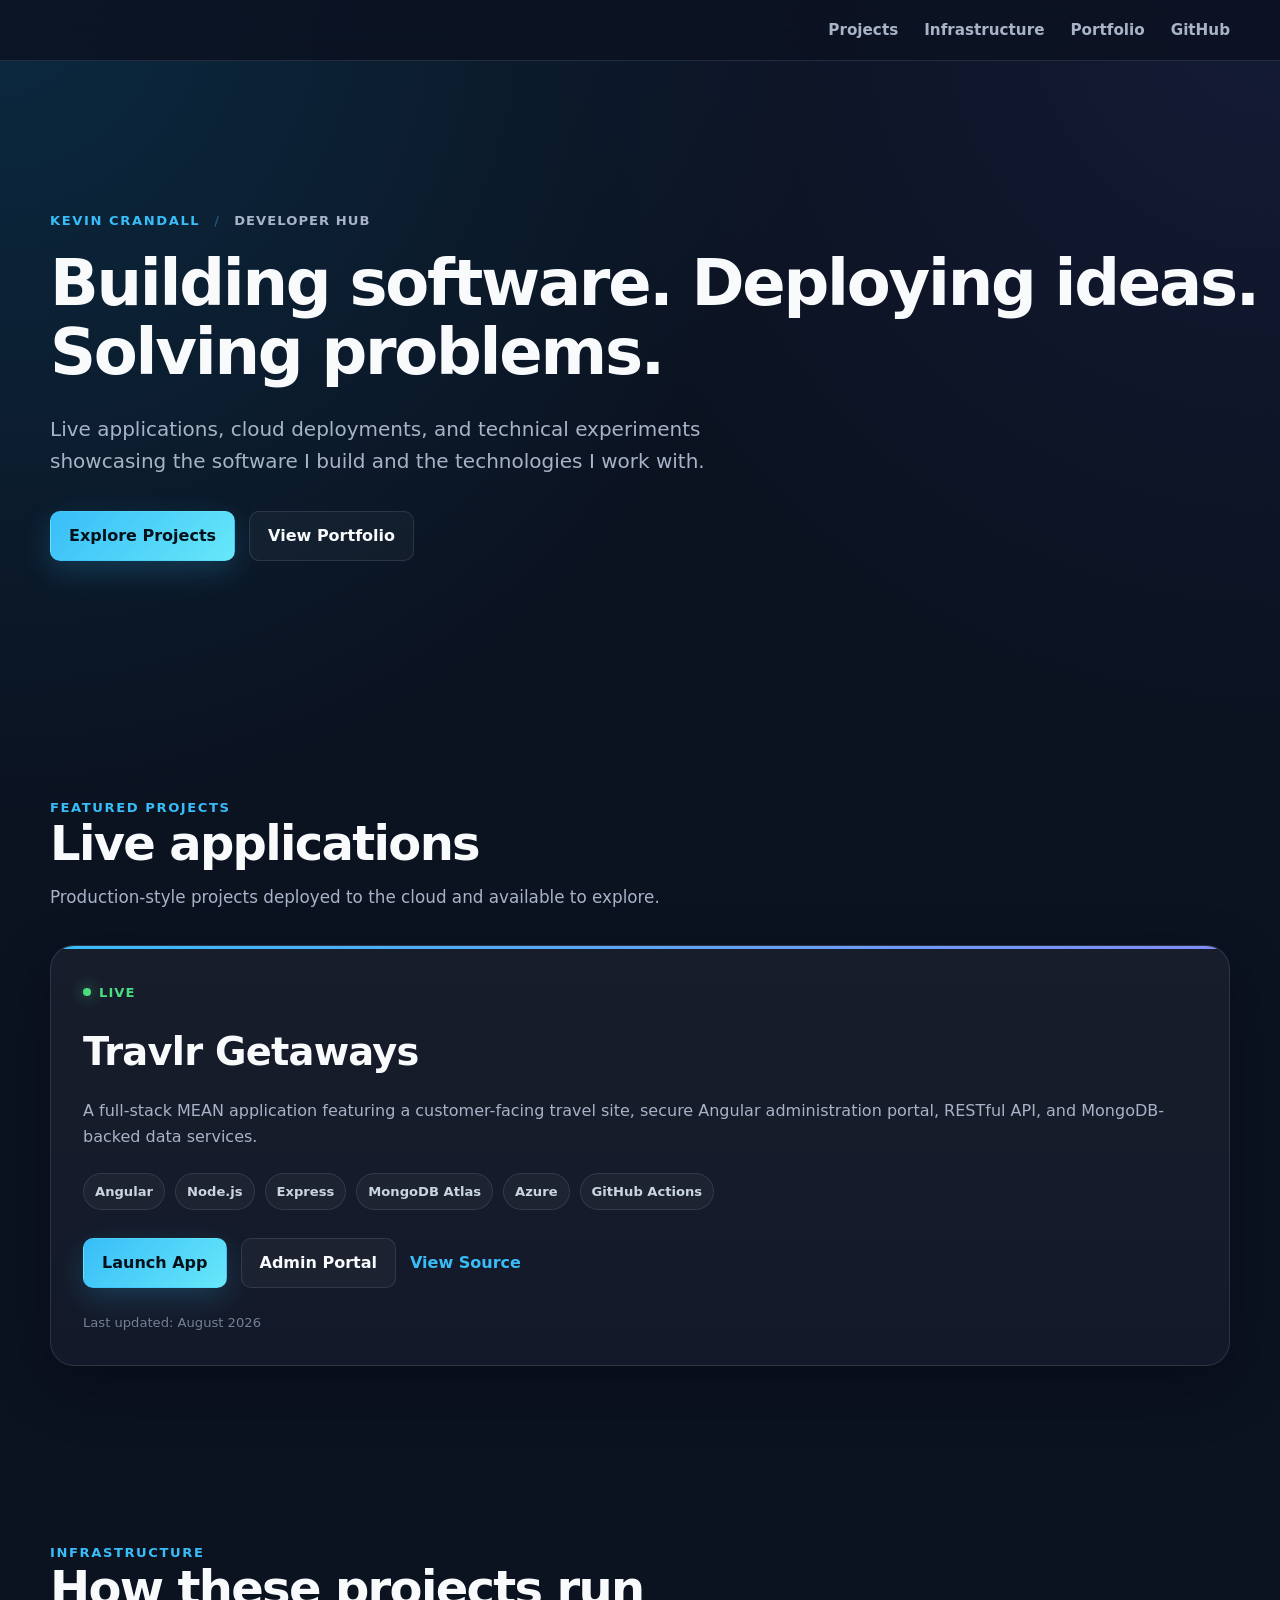
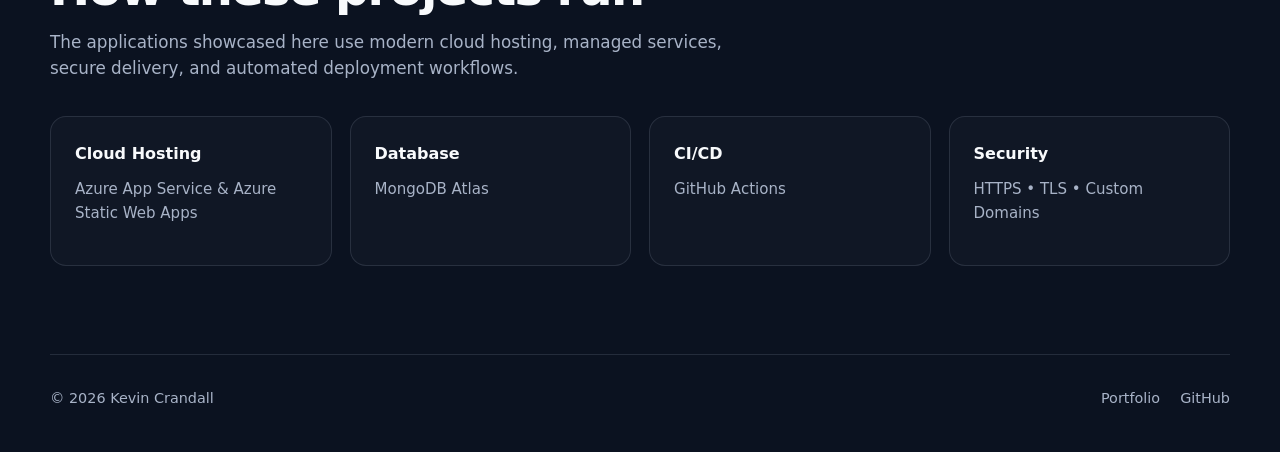
==== index.html @ c41a6f7c "Build initial developer hub landing page" ====
<!DOCTYPE html>
<html lang="en">
<head>
  <meta charset="UTF-8">
  <meta name="viewport" content="width=device-width, initial-scale=1.0">

  <title>Kevin Crandall | Developer Hub</title>

  <meta
    name="description"
    content="Live software projects, cloud deployments, and technical experiments built by Kevin Crandall."
  >

  <link rel="icon" href="favicon.ico">
  <link rel="stylesheet" href="assets/css/styles.css">
</head>

<body>

  <header class="site-header">
    <nav class="site-nav" aria-label="Primary navigation">
      <div class="nav-links">
        <a href="#featured-projects">Projects</a>
        <a href="#infrastructure">Infrastructure</a>

        <a
          href="https://kevincrandall.me"
          target="_blank"
          rel="noopener noreferrer"
        >
          Portfolio
        </a>

        <a
          href="https://github.com/kcrandall81087"
          target="_blank"
          rel="noopener noreferrer"
        >
          GitHub
        </a>
      </div>
    </nav>
  </header>

  <main>

    <!-- Hero -->
    <section id="hero" class="hero">
      <div class="hero-content">

        <div class="hero-identity">
          <p class="eyebrow">Kevin Crandall</p>
          <p class="hero-label">Developer Hub</p>
        </div>

        <h1>
          <span>Building software. Deploying ideas.</span>
          <span>Solving problems.</span>
        </h1>

        <p class="hero-description">
          Live applications, cloud deployments, and technical experiments
          showcasing the software I build and the technologies I work with.
        </p>

        <div class="hero-actions">
          <a
            class="button primary-button"
            href="#featured-projects"
          >
            Explore Projects
          </a>

          <a
            class="button secondary-button"
            href="https://kevincrandall.me"
            target="_blank"
            rel="noopener noreferrer"
          >
            View Portfolio
          </a>
        </div>
      </div>
    </section>

    <!-- Featured Projects -->
    <section id="featured-projects" class="section">
      <div class="section-heading">
        <p class="eyebrow">Featured Projects</p>

        <h2>Live applications</h2>

        <p>
          Production-style projects deployed to the cloud and available
          to explore.
        </p>
      </div>

      <div class="projects-grid">

        <!-- Travlr Getaways -->
        <article class="project-card">
          <div class="project-content">

            <p class="project-status">Live</p>

            <h3>Travlr Getaways</h3>

            <p class="project-description">
              A full-stack MEAN application featuring a customer-facing
              travel site, secure Angular administration portal, RESTful API,
              and MongoDB-backed data services.
            </p>

            <div
              class="tech-stack"
              aria-label="Technologies used"
            >
              <span>Angular</span>
              <span>Node.js</span>
              <span>Express</span>
              <span>MongoDB Atlas</span>
              <span>Azure</span>
              <span>GitHub Actions</span>
            </div>

            <div class="project-actions">
              <a
                class="button primary-button"
                href="https://travlr.kevincrandall.dev"
                target="_blank"
                rel="noopener noreferrer"
              >
                Launch App
              </a>

              <a
                class="button secondary-button"
                href="https://admin.kevincrandall.dev"
                target="_blank"
                rel="noopener noreferrer"
              >
                Admin Portal
              </a>

              <a
                class="text-link"
                href="https://github.com/kcrandall81087/travlr-getaways-enhanced"
                target="_blank"
                rel="noopener noreferrer"
              >
                View Source
              </a>
            </div>

            <p class="project-meta">
              Last updated: August 2026
            </p>

          </div>
        </article>

      </div>
    </section>

    <!-- Infrastructure -->
    <section id="infrastructure" class="section">
      <div class="section-heading">
        <p class="eyebrow">Infrastructure</p>

        <h2>How these projects run</h2>

        <p>
          The applications showcased here use modern cloud hosting,
          managed services, secure delivery, and automated deployment
          workflows.
        </p>
      </div>

      <div class="infrastructure-grid">

        <article class="infrastructure-card">
          <h3>Cloud Hosting</h3>
          <p>Azure App Service &amp; Azure Static Web Apps</p>
        </article>

        <article class="infrastructure-card">
          <h3>Database</h3>
          <p>MongoDB Atlas</p>
        </article>

        <article class="infrastructure-card">
          <h3>CI/CD</h3>
          <p>GitHub Actions</p>
        </article>

        <article class="infrastructure-card">
          <h3>Security</h3>
          <p>HTTPS • TLS • Custom Domains</p>
        </article>

      </div>
    </section>

  </main>

  <!-- Footer -->
  <footer class="site-footer">
    <p>&copy; 2026 Kevin Crandall</p>

    <div class="footer-links">
      <a
        href="https://kevincrandall.me"
        target="_blank"
        rel="noopener noreferrer"
      >
        Portfolio
      </a>

      <a
        href="https://github.com/kcrandall81087"
        target="_blank"
        rel="noopener noreferrer"
      >
        GitHub
      </a>
    </div>
  </footer>

  <script src="assets/js/script.js"></script>
</body>
</html>
---- assets/css/styles.css ----
/* =========================================================
   Base
   ========================================================= */

:root {
  --bg: #0b1220;
  --bg-alt: #111827;
  --surface: rgba(17, 24, 39, 0.78);
  --surface-strong: #172033;

  --text: #f8fafc;
  --text-muted: #a8b3c7;

  --accent: #38bdf8;
  --accent-strong: #0ea5e9;
  --accent-soft: rgba(56, 189, 248, 0.12);

  --border: rgba(148, 163, 184, 0.18);
  --border-strong: rgba(56, 189, 248, 0.35);

  --success: #4ade80;

  --shadow:
    0 20px 60px rgba(0, 0, 0, 0.28);

  --radius-sm: 10px;
  --radius-md: 16px;
  --radius-lg: 24px;

  --content-width: 1180px;
}

*,
*::before,
*::after {
  box-sizing: border-box;
}

html {
  scroll-behavior: smooth;
}

body {
  margin: 0;
  min-height: 100vh;

  font-family:
    Inter,
    ui-sans-serif,
    system-ui,
    -apple-system,
    BlinkMacSystemFont,
    "Segoe UI",
    sans-serif;

  color: var(--text);

  background:
    radial-gradient(
      circle at top left,
      rgba(14, 165, 233, 0.16),
      transparent 34%
    ),
    radial-gradient(
      circle at top right,
      rgba(99, 102, 241, 0.10),
      transparent 30%
    ),
    var(--bg);

  line-height: 1.6;
}

a {
  color: inherit;
  text-decoration: none;
}

img {
  display: block;
  max-width: 100%;
}


/* =========================================================
   Navigation
   ========================================================= */

.site-header {
  position: sticky;
  top: 0;
  z-index: 1000;

  border-bottom: 1px solid var(--border);

  background: rgba(11, 18, 32, 0.82);
  backdrop-filter: blur(16px);
}

.site-nav {
  width: min(
    calc(100% - 32px),
    var(--content-width)
  );

  margin: 0 auto;
  padding: 18px 0;

  display: flex;
  justify-content: flex-end;
  align-items: center;
}

.nav-links {
  display: flex;
  align-items: center;
  gap: 26px;
}

.nav-links a {
  position: relative;

  color: var(--text-muted);

  font-size: 0.95rem;
  font-weight: 600;

  transition:
    color 0.2s ease,
    transform 0.2s ease;
}

.nav-links a:hover,
.nav-links a:focus-visible {
  color: var(--text);
  transform: translateY(-1px);
}

.nav-links a::after {
  content: "";

  position: absolute;
  left: 0;
  bottom: -7px;

  width: 100%;
  height: 2px;

  border-radius: 999px;
  background: var(--accent);

  transform: scaleX(0);
  transform-origin: center;

  transition: transform 0.2s ease;
}

.nav-links a:hover::after,
.nav-links a:focus-visible::after {
  transform: scaleX(1);
}


/* =========================================================
   Shared Layout
   ========================================================= */

.section,
.hero {
  width: min(
    calc(100% - 32px),
    var(--content-width)
  );

  margin: 0 auto;
}

.section {
  padding: 88px 0;
}

.section-heading {
  max-width: 720px;
  margin-bottom: 34px;
}

.section-heading h2,
.hero h1 {
  margin: 0;

  line-height: 1.08;
  letter-spacing: -0.035em;
}

.section-heading h2 {
  font-size: clamp(
    2rem,
    5vw,
    3rem
  );
}

.section-heading p:not(.eyebrow) {
  margin: 14px 0 0;

  color: var(--text-muted);

  font-size: 1.05rem;
}


/* =========================================================
   Eyebrow Labels
   ========================================================= */

.eyebrow {
  margin: 0;

  color: var(--accent);

  font-size: 0.82rem;
  font-weight: 800;

  letter-spacing: 0.12em;
  text-transform: uppercase;
}


/* =========================================================
   Hero
   ========================================================= */

.hero {
  min-height: 72vh;

  display: flex;
  align-items: center;

  padding: 96px 0;
}

.hero-content {
  width: 100%;
  max-width: 1100px;
}

.hero-identity {
  display: flex;
  align-items: center;
  gap: 14px;

  margin-bottom: 18px;
}

.hero-label {
  margin: 0;

  color: var(--text-muted);

  font-size: 0.82rem;
  font-weight: 600;

  letter-spacing: 0.08em;
  text-transform: uppercase;
}

.hero-label::before {
  content: "/";

  margin-right: 14px;

  color: var(--border-strong);
}

.hero h1 {
  max-width: none;

  font-size: clamp(
    3rem,
    5vw,
    5rem
  );
}

.hero h1 span {
  display: block;
  white-space: nowrap;
}

.hero-description {
  max-width: 700px;

  margin: 26px 0 0;

  color: var(--text-muted);

  font-size: clamp(
    1.05rem,
    2vw,
    1.25rem
  );
}

.hero-actions {
  display: flex;
  flex-wrap: wrap;
  gap: 14px;

  margin-top: 34px;
}


/* =========================================================
   Buttons
   ========================================================= */

.button {
  display: inline-flex;
  justify-content: center;
  align-items: center;

  min-height: 46px;

  padding: 11px 18px;

  border: 1px solid transparent;
  border-radius: var(--radius-sm);

  font-weight: 700;

  transition:
    transform 0.2s ease,
    border-color 0.2s ease,
    background 0.2s ease,
    box-shadow 0.2s ease;
}

.button:hover,
.button:focus-visible {
  transform: translateY(-2px);
}

.primary-button {
  color: #04111a;

  background:
    linear-gradient(
      135deg,
      var(--accent),
      #67e8f9
    );

  box-shadow:
    0 10px 30px rgba(56, 189, 248, 0.20);
}

.primary-button:hover,
.primary-button:focus-visible {
  box-shadow:
    0 14px 36px rgba(56, 189, 248, 0.28);
}

.secondary-button {
  color: var(--text);

  border-color: var(--border);

  background:
    rgba(255, 255, 255, 0.035);
}

.secondary-button:hover,
.secondary-button:focus-visible {
  border-color: var(--border-strong);

  background:
    rgba(56, 189, 248, 0.08);
}

.text-link {
  display: inline-flex;
  align-items: center;

  color: var(--accent);

  font-weight: 700;

  transition:
    color 0.2s ease,
    transform 0.2s ease;
}

.text-link:hover,
.text-link:focus-visible {
  color: #7dd3fc;
  transform: translateY(-1px);
}


/* =========================================================
   Projects
   ========================================================= */

.projects-grid {
  display: grid;

  grid-template-columns:
    repeat(auto-fit, minmax(300px, 1fr));

  gap: 24px;
}

.project-card {
  position: relative;
  overflow: hidden;

  border: 1px solid var(--border);
  border-radius: var(--radius-lg);

  background:
    linear-gradient(
      180deg,
      rgba(255, 255, 255, 0.035),
      rgba(255, 255, 255, 0.015)
    ),
    var(--surface);

  box-shadow: var(--shadow);

  transition:
    transform 0.25s ease,
    border-color 0.25s ease,
    box-shadow 0.25s ease;
}

.project-card::before {
  content: "";

  position: absolute;
  inset: 0 0 auto 0;

  height: 3px;

  background:
    linear-gradient(
      90deg,
      var(--accent),
      #818cf8
    );
}

.project-card:hover {
  transform: translateY(-5px);

  border-color: var(--border-strong);

  box-shadow:
    0 28px 70px rgba(0, 0, 0, 0.35);
}

.project-content {
  padding: 32px;
}

.project-status {
  display: inline-flex;
  align-items: center;
  gap: 8px;

  margin: 0 0 18px;

  color: var(--success);

  font-size: 0.82rem;
  font-weight: 800;

  letter-spacing: 0.08em;
  text-transform: uppercase;
}

.project-status::before {
  content: "";

  width: 8px;
  height: 8px;

  border-radius: 50%;

  background: var(--success);

  box-shadow:
    0 0 14px rgba(74, 222, 128, 0.75);
}

.project-card h3 {
  margin: 0;

  font-size: clamp(
    1.8rem,
    4vw,
    2.4rem
  );

  letter-spacing: -0.02em;
}

.project-description {
  margin: 16px 0 0;

  color: var(--text-muted);
}


/* =========================================================
   Tech Stack
   ========================================================= */

.tech-stack {
  display: flex;
  flex-wrap: wrap;
  gap: 10px;

  margin-top: 24px;
}

.tech-stack span {
  padding: 7px 11px;

  border: 1px solid var(--border);
  border-radius: 999px;

  color: #cbd5e1;

  background:
    rgba(255, 255, 255, 0.035);

  font-size: 0.82rem;
  font-weight: 600;
}

.project-actions {
  display: flex;
  flex-wrap: wrap;
  align-items: center;

  gap: 14px;

  margin-top: 28px;
}

.project-meta {
  margin: 24px 0 0;

  color: #738097;

  font-size: 0.82rem;
}


/* =========================================================
   Infrastructure
   ========================================================= */

.infrastructure-grid {
  display: grid;

  grid-template-columns:
    repeat(4, minmax(0, 1fr));

  gap: 18px;
}

.infrastructure-card {
  min-height: 150px;

  padding: 24px;

  border: 1px solid var(--border);
  border-radius: var(--radius-md);

  background:
    rgba(255, 255, 255, 0.025);

  transition:
    transform 0.2s ease,
    border-color 0.2s ease,
    background 0.2s ease;
}

.infrastructure-card:hover {
  transform: translateY(-3px);

  border-color: var(--border-strong);

  background:
    rgba(56, 189, 248, 0.055);
}

.infrastructure-card h3 {
  margin: 0;

  font-size: 1rem;
}

.infrastructure-card p {
  margin: 10px 0 0;

  color: var(--text-muted);

  font-size: 0.94rem;
}


/* =========================================================
   Footer
   ========================================================= */

.site-footer {
  width: min(
    calc(100% - 32px),
    var(--content-width)
  );

  margin: 0 auto;

  padding: 32px 0 42px;

  border-top: 1px solid var(--border);

  display: flex;
  justify-content: space-between;
  align-items: center;
  gap: 20px;

  color: var(--text-muted);

  font-size: 0.9rem;
}

.site-footer p {
  margin: 0;
}

.footer-links {
  display: flex;
  gap: 20px;
}

.footer-links a {
  transition: color 0.2s ease;
}

.footer-links a:hover,
.footer-links a:focus-visible {
  color: var(--text);
}


/* =========================================================
   Accessibility
   ========================================================= */

a:focus-visible {
  outline: 2px solid var(--accent);
  outline-offset: 4px;
}


/* =========================================================
   Responsive
   ========================================================= */

@media (max-width: 1100px) {

  .hero h1 span {
    white-space: normal;
  }

}


@media (max-width: 900px) {

  .infrastructure-grid {
    grid-template-columns:
      repeat(2, minmax(0, 1fr));
  }

}


@media (max-width: 700px) {

  .site-nav {
    justify-content: center;
  }

  .nav-links {
    justify-content: center;
    flex-wrap: wrap;

    gap: 14px 20px;
  }

  .hero {
    min-height: auto;

    padding: 72px 0;
  }

  .hero-identity {
    align-items: flex-start;
    flex-direction: column;
    gap: 4px;
  }

  .hero-label::before {
    display: none;
  }

  .section {
    padding: 68px 0;
  }

  .project-content {
    padding: 24px;
  }

  .site-footer {
    flex-direction: column;

    align-items: flex-start;
  }

}


@media (max-width: 520px) {

  .infrastructure-grid {
    grid-template-columns: 1fr;
  }

  .hero-actions,
  .project-actions {
    flex-direction: column;
    align-items: stretch;
  }

  .button,
  .text-link {
    width: 100%;

    justify-content: center;
  }

}
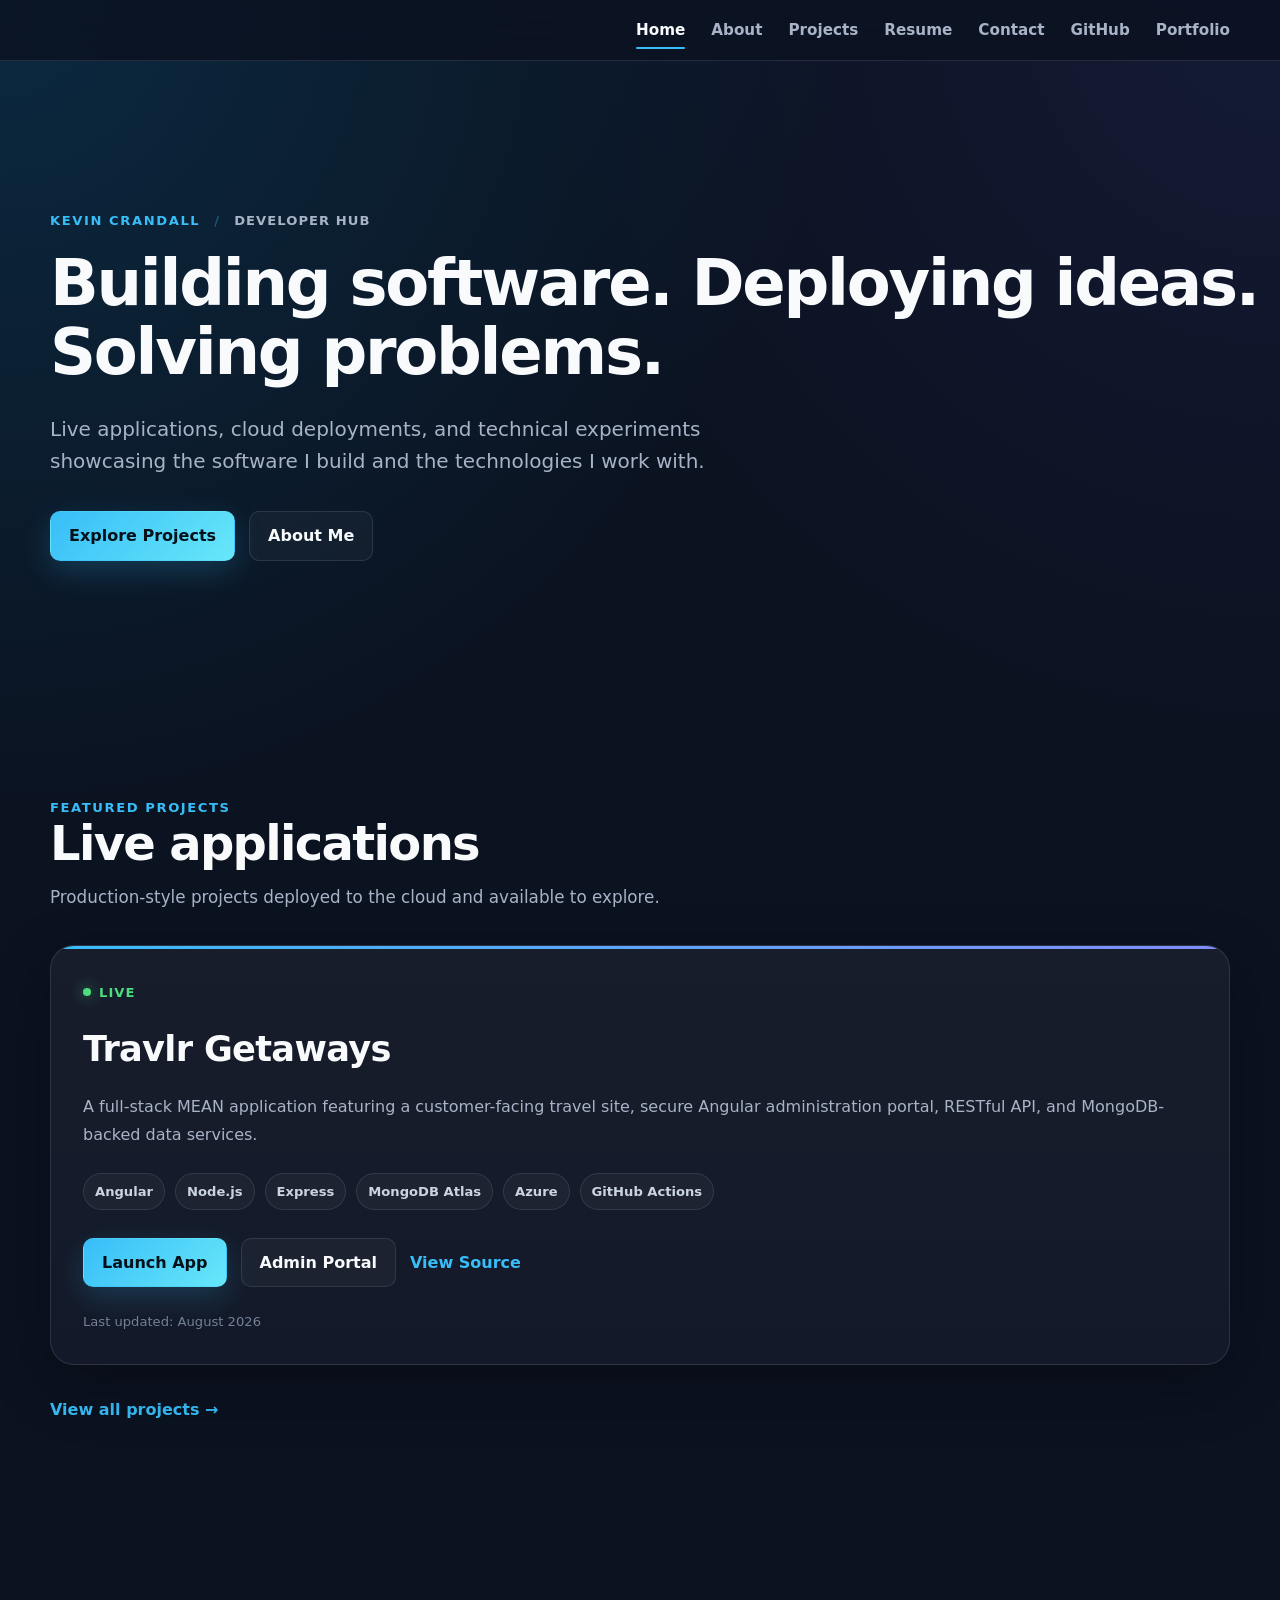
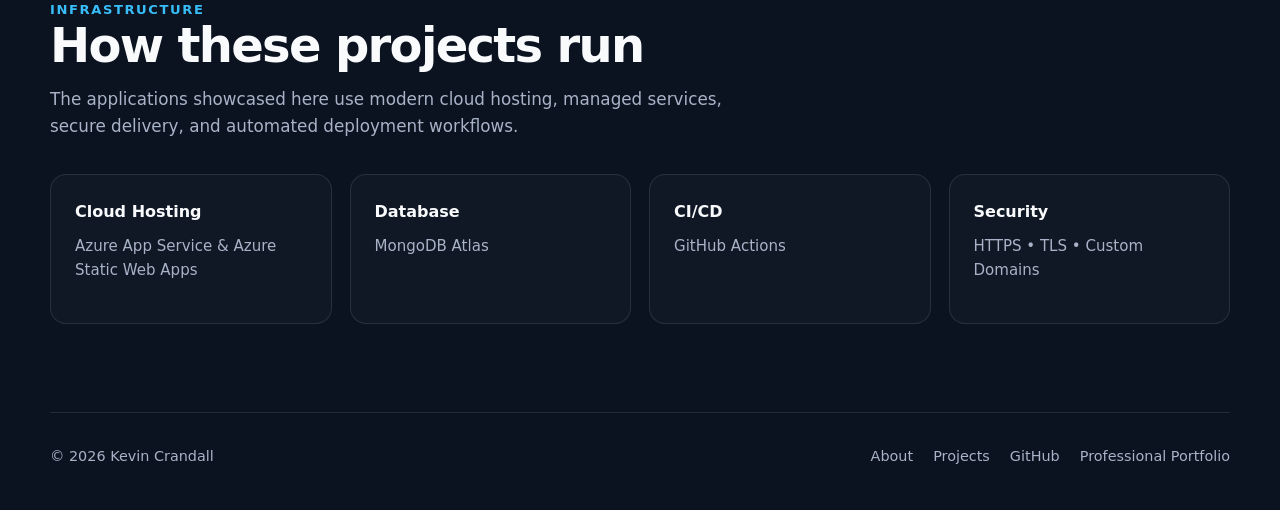
==== commit 57bf664c: "Add contact page, projects page, and resume page; update footer year dynamically and enhance navigat" ====
--- a/index.html
+++ b/index.html
@@ -1,35 +1,203 @@
 <!DOCTYPE html>
 <html lang="en">
-<head>
-  <meta charset="UTF-8">
-  <meta name="viewport" content="width=device-width, initial-scale=1.0">
-
-  <title>Kevin Crandall | Developer Hub</title>
-
-  <meta
-    name="description"
-    content="Live software projects, cloud deployments, and technical experiments built by Kevin Crandall."
-  >
-
-  <link rel="icon" href="favicon.ico">
-  <link rel="stylesheet" href="assets/css/styles.css">
-</head>
-
-<body>
-
-  <header class="site-header">
-    <nav class="site-nav" aria-label="Primary navigation">
-      <div class="nav-links">
-        <a href="#featured-projects">Projects</a>
-        <a href="#infrastructure">Infrastructure</a>
-
-        <a
-          href="https://kevincrandall.me"
-          target="_blank"
-          rel="noopener noreferrer"
-        >
-          Portfolio
-        </a>
+  <head>
+    <meta charset="UTF-8">
+    <meta name="viewport" content="width=device-width, initial-scale=1.0">
+
+    <title>Kevin Crandall | Developer Hub</title>
+
+    <meta
+      name="description"
+      content="Live software projects, cloud deployments, and technical experiments built by Kevin Crandall."
+    >
+
+    <link rel="icon" href="favicon.ico">
+    <link rel="stylesheet" href="assets/css/styles.css">
+  </head>
+
+  <body>
+    <header class="site-header">
+      <nav class="site-nav" aria-label="Primary navigation">
+        <div class="nav-links">
+          <a href="index.html" aria-current="page">Home</a>
+          <a href="about.html">About</a>
+          <a href="projects.html">Projects</a>
+          <a href="resume.html">Resume</a>
+          <a href="contact.html">Contact</a>
+
+          <a
+            class="external-nav-link"
+            href="https://github.com/kcrandall81087"
+            target="_blank"
+            rel="noopener noreferrer"
+          >
+            GitHub
+          </a>
+
+          <a
+            class="external-nav-link"
+            href="https://kevincrandall.me"
+            target="_blank"
+            rel="noopener noreferrer"
+          >
+            Portfolio
+          </a>
+        </div>
+      </nav>
+    </header>
+
+    <main>
+      <!-- Hero -->
+      <section id="hero" class="hero">
+        <div class="hero-content">
+          <div class="hero-identity">
+            <p class="eyebrow">Kevin Crandall</p>
+            <p class="hero-label">Developer Hub</p>
+          </div>
+
+          <h1>
+            <span>Building software. Deploying ideas.</span>
+            <span>Solving problems.</span>
+          </h1>
+
+          <p class="hero-description">
+            Live applications, cloud deployments, and technical experiments
+            showcasing the software I build and the technologies I work with.
+          </p>
+
+          <div class="hero-actions">
+            <a class="button primary-button" href="#featured-projects">
+              Explore Projects
+            </a>
+
+            <a class="button secondary-button" href="about.html">
+              About Me
+            </a>
+          </div>
+        </div>
+      </section>
+
+      <!-- Featured Projects -->
+      <section id="featured-projects" class="section">
+        <div class="section-heading">
+          <p class="eyebrow">Featured Projects</p>
+
+          <h2>Live applications</h2>
+
+          <p>
+            Production-style projects deployed to the cloud and available
+            to explore.
+          </p>
+        </div>
+
+        <div class="projects-grid">
+          <!-- Travlr Getaways -->
+          <article class="project-card">
+            <div class="project-content">
+              <p class="project-status">Live</p>
+
+              <h3>Travlr Getaways</h3>
+
+              <p class="project-description">
+                A full-stack MEAN application featuring a customer-facing
+                travel site, secure Angular administration portal, RESTful API,
+                and MongoDB-backed data services.
+              </p>
+
+              <div class="tech-stack" aria-label="Technologies used">
+                <span>Angular</span>
+                <span>Node.js</span>
+                <span>Express</span>
+                <span>MongoDB Atlas</span>
+                <span>Azure</span>
+                <span>GitHub Actions</span>
+              </div>
+
+              <div class="project-actions">
+                <a
+                  class="button primary-button"
+                  href="https://travlr.kevincrandall.dev"
+                  target="_blank"
+                  rel="noopener noreferrer"
+                >
+                  Launch App
+                </a>
+
+                <a
+                  class="button secondary-button"
+                  href="https://admin.kevincrandall.dev"
+                  target="_blank"
+                  rel="noopener noreferrer"
+                >
+                  Admin Portal
+                </a>
+
+                <a
+                  class="text-link"
+                  href="https://github.com/kcrandall81087/travlr-getaways-enhanced"
+                  target="_blank"
+                  rel="noopener noreferrer"
+                >
+                  View Source
+                </a>
+              </div>
+
+              <p class="project-meta">Last updated: August 2026</p>
+            </div>
+          </article>
+        </div>
+
+        <div class="section-actions">
+          <a class="text-link" href="projects.html">
+            View all projects →
+          </a>
+        </div>
+      </section>
+
+      <!-- Infrastructure -->
+      <section id="infrastructure" class="section">
+        <div class="section-heading">
+          <p class="eyebrow">Infrastructure</p>
+
+          <h2>How these projects run</h2>
+
+          <p>
+            The applications showcased here use modern cloud hosting,
+            managed services, secure delivery, and automated deployment
+            workflows.
+          </p>
+        </div>
+
+        <div class="infrastructure-grid">
+          <article class="infrastructure-card">
+            <h3>Cloud Hosting</h3>
+            <p>Azure App Service &amp; Azure Static Web Apps</p>
+          </article>
+
+          <article class="infrastructure-card">
+            <h3>Database</h3>
+            <p>MongoDB Atlas</p>
+          </article>
+
+          <article class="infrastructure-card">
+            <h3>CI/CD</h3>
+            <p>GitHub Actions</p>
+          </article>
+
+          <article class="infrastructure-card">
+            <h3>Security</h3>
+            <p>HTTPS • TLS • Custom Domains</p>
+          </article>
+        </div>
+      </section>
+    </main>
+
+    <footer class="site-footer">
+      <p>&copy; 2026 Kevin Crandall</p>
+
+      <div class="footer-links">
+        <a href="about.html">About</a>
+        <a href="projects.html">Projects</a>
 
         <a
           href="https://github.com/kcrandall81087"
@@ -38,195 +206,17 @@
         >
           GitHub
         </a>
+
+        <a
+          href="https://kevincrandall.me"
+          target="_blank"
+          rel="noopener noreferrer"
+        >
+          Professional Portfolio
+        </a>
       </div>
-    </nav>
-  </header>
-
-  <main>
-
-    <!-- Hero -->
-    <section id="hero" class="hero">
-      <div class="hero-content">
-
-        <div class="hero-identity">
-          <p class="eyebrow">Kevin Crandall</p>
-          <p class="hero-label">Developer Hub</p>
-        </div>
-
-        <h1>
-          <span>Building software. Deploying ideas.</span>
-          <span>Solving problems.</span>
-        </h1>
-
-        <p class="hero-description">
-          Live applications, cloud deployments, and technical experiments
-          showcasing the software I build and the technologies I work with.
-        </p>
-
-        <div class="hero-actions">
-          <a
-            class="button primary-button"
-            href="#featured-projects"
-          >
-            Explore Projects
-          </a>
-
-          <a
-            class="button secondary-button"
-            href="https://kevincrandall.me"
-            target="_blank"
-            rel="noopener noreferrer"
-          >
-            View Portfolio
-          </a>
-        </div>
-      </div>
-    </section>
-
-    <!-- Featured Projects -->
-    <section id="featured-projects" class="section">
-      <div class="section-heading">
-        <p class="eyebrow">Featured Projects</p>
-
-        <h2>Live applications</h2>
-
-        <p>
-          Production-style projects deployed to the cloud and available
-          to explore.
-        </p>
-      </div>
-
-      <div class="projects-grid">
-
-        <!-- Travlr Getaways -->
-        <article class="project-card">
-          <div class="project-content">
-
-            <p class="project-status">Live</p>
-
-            <h3>Travlr Getaways</h3>
-
-            <p class="project-description">
-              A full-stack MEAN application featuring a customer-facing
-              travel site, secure Angular administration portal, RESTful API,
-              and MongoDB-backed data services.
-            </p>
-
-            <div
-              class="tech-stack"
-              aria-label="Technologies used"
-            >
-              <span>Angular</span>
-              <span>Node.js</span>
-              <span>Express</span>
-              <span>MongoDB Atlas</span>
-              <span>Azure</span>
-              <span>GitHub Actions</span>
-            </div>
-
-            <div class="project-actions">
-              <a
-                class="button primary-button"
-                href="https://travlr.kevincrandall.dev"
-                target="_blank"
-                rel="noopener noreferrer"
-              >
-                Launch App
-              </a>
-
-              <a
-                class="button secondary-button"
-                href="https://admin.kevincrandall.dev"
-                target="_blank"
-                rel="noopener noreferrer"
-              >
-                Admin Portal
-              </a>
-
-              <a
-                class="text-link"
-                href="https://github.com/kcrandall81087/travlr-getaways-enhanced"
-                target="_blank"
-                rel="noopener noreferrer"
-              >
-                View Source
-              </a>
-            </div>
-
-            <p class="project-meta">
-              Last updated: August 2026
-            </p>
-
-          </div>
-        </article>
-
-      </div>
-    </section>
-
-    <!-- Infrastructure -->
-    <section id="infrastructure" class="section">
-      <div class="section-heading">
-        <p class="eyebrow">Infrastructure</p>
-
-        <h2>How these projects run</h2>
-
-        <p>
-          The applications showcased here use modern cloud hosting,
-          managed services, secure delivery, and automated deployment
-          workflows.
-        </p>
-      </div>
-
-      <div class="infrastructure-grid">
-
-        <article class="infrastructure-card">
-          <h3>Cloud Hosting</h3>
-          <p>Azure App Service &amp; Azure Static Web Apps</p>
-        </article>
-
-        <article class="infrastructure-card">
-          <h3>Database</h3>
-          <p>MongoDB Atlas</p>
-        </article>
-
-        <article class="infrastructure-card">
-          <h3>CI/CD</h3>
-          <p>GitHub Actions</p>
-        </article>
-
-        <article class="infrastructure-card">
-          <h3>Security</h3>
-          <p>HTTPS • TLS • Custom Domains</p>
-        </article>
-
-      </div>
-    </section>
-
-  </main>
-
-  <!-- Footer -->
-  <footer class="site-footer">
-    <p>&copy; 2026 Kevin Crandall</p>
-
-    <div class="footer-links">
-      <a
-        href="https://kevincrandall.me"
-        target="_blank"
-        rel="noopener noreferrer"
-      >
-        Portfolio
-      </a>
-
-      <a
-        href="https://github.com/kcrandall81087"
-        target="_blank"
-        rel="noopener noreferrer"
-      >
-        GitHub
-      </a>
-    </div>
-  </footer>
-
-  <script src="assets/js/script.js"></script>
-</body>
-</html>+    </footer>
+
+    <script src="assets/js/script.js"></script>
+  </body>
+</html>
--- a/assets/css/styles.css
+++ b/assets/css/styles.css
@@ -1,4 +1,4 @@
-/* =========================================================
+﻿/* =========================================================
    Base
    ========================================================= */
 
@@ -20,8 +20,7 @@
 
   --success: #4ade80;
 
-  --shadow:
-    0 20px 60px rgba(0, 0, 0, 0.28);
+  --shadow: 0 20px 60px rgba(0, 0, 0, 0.28);
 
   --radius-sm: 10px;
   --radius-md: 16px;
@@ -43,6 +42,7 @@
 body {
   margin: 0;
   min-height: 100vh;
+  overflow-x: hidden;
 
   font-family:
     Inter,
@@ -54,6 +54,7 @@
     sans-serif;
 
   color: var(--text);
+  line-height: 1.6;
 
   background:
     radial-gradient(
@@ -63,12 +64,10 @@
     ),
     radial-gradient(
       circle at top right,
-      rgba(99, 102, 241, 0.10),
+      rgba(99, 102, 241, 0.1),
       transparent 30%
     ),
     var(--bg);
-
-  line-height: 1.6;
 }
 
 a {
@@ -92,17 +91,12 @@
   z-index: 1000;
 
   border-bottom: 1px solid var(--border);
-
   background: rgba(11, 18, 32, 0.82);
   backdrop-filter: blur(16px);
 }
 
 .site-nav {
-  width: min(
-    calc(100% - 32px),
-    var(--content-width)
-  );
-
+  width: min(calc(100% - 32px), var(--content-width));
   margin: 0 auto;
   padding: 18px 0;
 
@@ -121,7 +115,6 @@
   position: relative;
 
   color: var(--text-muted);
-
   font-size: 0.95rem;
   font-weight: 600;
 
@@ -167,11 +160,7 @@
 
 .section,
 .hero {
-  width: min(
-    calc(100% - 32px),
-    var(--content-width)
-  );
-
+  width: min(calc(100% - 32px), var(--content-width));
   margin: 0 auto;
 }
 
@@ -193,19 +182,18 @@
 }
 
 .section-heading h2 {
-  font-size: clamp(
-    2rem,
-    5vw,
-    3rem
-  );
+  font-size: clamp(2rem, 5vw, 3rem);
 }
 
 .section-heading p:not(.eyebrow) {
   margin: 14px 0 0;
 
   color: var(--text-muted);
-
   font-size: 1.05rem;
+}
+
+.section-actions {
+  margin-top: 32px;
 }
 
 
@@ -275,11 +263,7 @@
 .hero h1 {
   max-width: none;
 
-  font-size: clamp(
-    3rem,
-    5vw,
-    5rem
-  );
+  font-size: clamp(3rem, 5vw, 5rem);
 }
 
 .hero h1 span {
@@ -294,11 +278,7 @@
 
   color: var(--text-muted);
 
-  font-size: clamp(
-    1.05rem,
-    2vw,
-    1.25rem
-  );
+  font-size: clamp(1.05rem, 2vw, 1.25rem);
 }
 
 .hero-actions {
@@ -311,14 +291,17 @@
 
 
 /* =========================================================
-   Buttons
-   ========================================================= */
-
-.button {
+   Buttons and Text Links
+   ========================================================= */
+
+.button,
+.text-link {
   display: inline-flex;
   justify-content: center;
   align-items: center;
-
+}
+
+.button {
   min-height: 46px;
 
   padding: 11px 18px;
@@ -336,7 +319,9 @@
 }
 
 .button:hover,
-.button:focus-visible {
+.button:focus-visible,
+.text-link:hover,
+.text-link:focus-visible {
   transform: translateY(-2px);
 }
 
@@ -351,7 +336,7 @@
     );
 
   box-shadow:
-    0 10px 30px rgba(56, 189, 248, 0.20);
+    0 10px 30px rgba(56, 189, 248, 0.2);
 }
 
 .primary-button:hover,
@@ -378,9 +363,6 @@
 }
 
 .text-link {
-  display: inline-flex;
-  align-items: center;
-
   color: var(--accent);
 
   font-weight: 700;
@@ -393,7 +375,6 @@
 .text-link:hover,
 .text-link:focus-visible {
   color: #7dd3fc;
-  transform: translateY(-1px);
 }
 
 
@@ -410,7 +391,8 @@
   gap: 24px;
 }
 
-.project-card {
+.project-card,
+.featured-project-card {
   position: relative;
   overflow: hidden;
 
@@ -433,7 +415,8 @@
     box-shadow 0.25s ease;
 }
 
-.project-card::before {
+.project-card::before,
+.featured-project-card::before {
   content: "";
 
   position: absolute;
@@ -449,7 +432,8 @@
     );
 }
 
-.project-card:hover {
+.project-card:hover,
+.featured-project-card:hover {
   transform: translateY(-5px);
 
   border-color: var(--border-strong);
@@ -458,7 +442,8 @@
     0 28px 70px rgba(0, 0, 0, 0.35);
 }
 
-.project-content {
+.project-content,
+.featured-project-content {
   padding: 32px;
 }
 
@@ -492,28 +477,23 @@
     0 0 14px rgba(74, 222, 128, 0.75);
 }
 
-.project-card h3 {
+.project-card h3,
+.featured-project-content h3 {
   margin: 0;
 
-  font-size: clamp(
-    1.8rem,
-    4vw,
-    2.4rem
-  );
+  font-size: clamp(1.7rem, 3vw, 2.2rem);
 
   letter-spacing: -0.02em;
 }
 
-.project-description {
+.project-description,
+.featured-project-content p:not(.project-status) {
   margin: 16px 0 0;
 
   color: var(--text-muted);
-}
-
-
-/* =========================================================
-   Tech Stack
-   ========================================================= */
+
+  line-height: 1.75;
+}
 
 .tech-stack {
   display: flex;
@@ -558,6 +538,20 @@
 
 
 /* =========================================================
+   Featured Projects
+   ========================================================= */
+
+.featured-projects {
+  display: grid;
+
+  grid-template-columns:
+    repeat(3, minmax(0, 1fr));
+
+  gap: 24px;
+}
+
+
+/* =========================================================
    Infrastructure
    ========================================================= */
 
@@ -612,14 +606,548 @@
 
 
 /* =========================================================
+   Secondary Page Hero
+   ========================================================= */
+
+.page-hero {
+  width: min(calc(100% - 32px), var(--content-width));
+
+  margin: 0 auto;
+
+  padding: 92px 0 72px;
+}
+
+.page-hero-content {
+  width: 100%;
+  max-width: 1100px;
+}
+
+.page-hero h1 {
+  max-width: none;
+
+  margin: 14px 0 0;
+
+  font-size: clamp(3rem, 5vw, 5rem);
+
+  line-height: 1.08;
+  letter-spacing: -0.035em;
+}
+
+.page-intro {
+  max-width: 760px;
+
+  margin: 26px 0 0;
+
+  color: var(--text-muted);
+
+  font-size: clamp(1.05rem, 2vw, 1.25rem);
+}
+
+
+/* =========================================================
+   About Layout
+   ========================================================= */
+
+.about-grid {
+  display: grid;
+
+  grid-template-columns:
+    minmax(260px, 0.8fr)
+    minmax(0, 1.4fr);
+
+  gap: 72px;
+  align-items: start;
+}
+
+.about-grid .section-heading {
+  margin-bottom: 0;
+}
+
+.about-copy {
+  max-width: 760px;
+}
+
+.about-copy p {
+  margin: 0 0 22px;
+
+  color: var(--text-muted);
+
+  font-size: 1.06rem;
+  line-height: 1.8;
+}
+
+.about-copy p:last-child {
+  margin-bottom: 0;
+}
+
+
+/* =========================================================
+   Principles
+   ========================================================= */
+
+.principles-grid {
+  display: grid;
+
+  grid-template-columns:
+    repeat(2, minmax(0, 1fr));
+
+  gap: 20px;
+}
+
+.principle-card {
+  min-height: 210px;
+
+  padding: 28px;
+
+  border: 1px solid var(--border);
+  border-radius: var(--radius-md);
+
+  background:
+    linear-gradient(
+      180deg,
+      rgba(255, 255, 255, 0.03),
+      rgba(255, 255, 255, 0.015)
+    ),
+    var(--surface);
+
+  transition:
+    transform 0.22s ease,
+    border-color 0.22s ease,
+    background 0.22s ease;
+}
+
+.principle-card:hover {
+  transform: translateY(-4px);
+
+  border-color: var(--border-strong);
+
+  background:
+    rgba(56, 189, 248, 0.045);
+}
+
+.principle-card h3 {
+  margin: 0;
+
+  font-size: 1.15rem;
+}
+
+.principle-card p {
+  margin: 12px 0 0;
+
+  color: var(--text-muted);
+
+  line-height: 1.7;
+}
+
+
+/* =========================================================
+   Current Focus
+   ========================================================= */
+
+.focus-grid {
+  display: grid;
+
+  grid-template-columns:
+    repeat(4, minmax(0, 1fr));
+
+  gap: 18px;
+}
+
+.focus-card {
+  position: relative;
+
+  min-height: 220px;
+
+  padding: 26px;
+
+  overflow: hidden;
+
+  border: 1px solid var(--border);
+  border-radius: var(--radius-md);
+
+  background:
+    rgba(255, 255, 255, 0.025);
+
+  transition:
+    transform 0.22s ease,
+    border-color 0.22s ease,
+    background 0.22s ease;
+}
+
+.focus-card::before {
+  content: "";
+
+  position: absolute;
+  top: 0;
+  left: 0;
+
+  width: 54px;
+  height: 2px;
+
+  background:
+    linear-gradient(
+      90deg,
+      var(--accent),
+      #818cf8
+    );
+}
+
+.focus-card:hover {
+  transform: translateY(-4px);
+
+  border-color: var(--border-strong);
+
+  background:
+    rgba(56, 189, 248, 0.045);
+}
+
+.focus-card h3 {
+  margin: 0;
+
+  font-size: 1.05rem;
+}
+
+.focus-card p {
+  margin: 12px 0 0;
+
+  color: var(--text-muted);
+
+  font-size: 0.94rem;
+  line-height: 1.7;
+}
+
+
+/* =========================================================
+   Experience
+   ========================================================= */
+
+.experience-grid {
+  display: grid;
+
+  grid-template-columns:
+    repeat(3, minmax(0, 1fr));
+
+  gap: 20px;
+}
+
+.experience-card {
+  padding: 30px;
+
+  border: 1px solid var(--border);
+  border-radius: var(--radius-md);
+
+  background:
+    linear-gradient(
+      180deg,
+      rgba(255, 255, 255, 0.03),
+      rgba(255, 255, 255, 0.015)
+    ),
+    var(--surface);
+}
+
+.experience-value {
+  margin: 0 0 14px;
+
+  color: var(--accent);
+
+  font-size: clamp(2.5rem, 5vw, 4rem);
+  font-weight: 800;
+
+  line-height: 1;
+  letter-spacing: -0.04em;
+}
+
+.experience-card h3 {
+  margin: 0;
+
+  font-size: 1.15rem;
+}
+
+.experience-card p:not(.experience-value) {
+  margin: 12px 0 0;
+
+  color: var(--text-muted);
+
+  line-height: 1.7;
+}
+
+
+/* =========================================================
+   About CTA
+   ========================================================= */
+
+.about-cta {
+  padding-top: 72px;
+  padding-bottom: 100px;
+}
+
+.about-cta-content {
+  position: relative;
+  overflow: hidden;
+
+  padding: 42px;
+
+  border: 1px solid var(--border);
+  border-radius: var(--radius-lg);
+
+  background:
+    radial-gradient(
+      circle at top right,
+      rgba(56, 189, 248, 0.12),
+      transparent 34%
+    ),
+    linear-gradient(
+      180deg,
+      rgba(255, 255, 255, 0.035),
+      rgba(255, 255, 255, 0.015)
+    ),
+    var(--surface);
+
+  box-shadow: var(--shadow);
+}
+
+.about-cta-content h2 {
+  margin: 0;
+
+  font-size: clamp(2rem, 4vw, 3rem);
+
+  line-height: 1.1;
+  letter-spacing: -0.03em;
+}
+
+.about-cta-content p:not(.eyebrow) {
+  max-width: 660px;
+
+  margin: 16px 0 26px;
+
+  color: var(--text-muted);
+
+  font-size: 1.02rem;
+}
+
+
+/* =========================================================
+   Contact
+   ========================================================= */
+
+.contact-grid {
+  display: grid;
+
+  grid-template-columns:
+    repeat(2, minmax(0, 1fr));
+
+  gap: 20px;
+}
+
+.contact-card {
+  position: relative;
+
+  min-height: 260px;
+
+  padding: 30px;
+
+  display: flex;
+  flex-direction: column;
+  align-items: flex-start;
+
+  border: 1px solid var(--border);
+  border-radius: var(--radius-md);
+
+  background:
+    linear-gradient(
+      180deg,
+      rgba(255, 255, 255, 0.03),
+      rgba(255, 255, 255, 0.015)
+    ),
+    var(--surface);
+
+  transition:
+    transform 0.22s ease,
+    border-color 0.22s ease,
+    background 0.22s ease;
+}
+
+.contact-card:hover {
+  transform: translateY(-4px);
+
+  border-color: var(--border-strong);
+
+  background:
+    rgba(56, 189, 248, 0.045);
+}
+
+
+/* =========================================================
+   Contact Card Header
+   ========================================================= */
+
+.contact-card-header {
+  display: flex;
+  align-items: center;
+  gap: 10px;
+
+  margin-bottom: 14px;
+}
+
+.contact-icon {
+  flex: 0 0 auto;
+
+  width: 20px;
+  height: 20px;
+
+  color: var(--accent);
+}
+
+.contact-label {
+  margin: 0;
+
+  color: var(--accent);
+
+  font-size: 0.82rem;
+  font-weight: 800;
+
+  letter-spacing: 0.1em;
+  text-transform: uppercase;
+}
+
+
+/* =========================================================
+   Contact Card Content
+   ========================================================= */
+
+.contact-card h3 {
+  margin: 0;
+
+  font-size: clamp(1.5rem, 3vw, 2rem);
+
+  line-height: 1.15;
+  letter-spacing: -0.025em;
+}
+
+.contact-card > p:not(.contact-address) {
+  margin: 14px 0 24px;
+
+  color: var(--text-muted);
+
+  line-height: 1.75;
+}
+
+.contact-address {
+  margin: 2px 0 18px;
+
+  color: var(--text-muted);
+
+  font-size: 0.95rem;
+  font-weight: 600;
+}
+
+.contact-action {
+  margin-top: auto;
+}
+
+
+/* =========================================================
+   Professional Interests
+   ========================================================= */
+
+.contact-opportunities {
+  border-top: 1px solid var(--border);
+}
+
+.contact-opportunities-grid {
+  display: grid;
+
+  grid-template-columns:
+    minmax(260px, 0.8fr)
+    minmax(0, 1.4fr);
+
+  gap: 72px;
+  align-items: start;
+}
+
+.contact-opportunities-grid .section-heading {
+  margin-bottom: 0;
+}
+
+.interest-list {
+  display: grid;
+}
+
+.interest-item {
+  padding: 24px 0;
+
+  border-bottom: 1px solid var(--border);
+}
+
+.interest-item:first-child {
+  padding-top: 0;
+}
+
+.interest-item:last-child {
+  padding-bottom: 0;
+  border-bottom: 0;
+}
+
+.interest-item h3 {
+  margin: 0;
+
+  font-size: 1.15rem;
+}
+
+.interest-item p {
+  max-width: 680px;
+
+  margin: 8px 0 0;
+
+  color: var(--text-muted);
+
+  line-height: 1.7;
+}
+
+
+/* =========================================================
+   Active Navigation State
+   ========================================================= */
+
+.nav-links a[aria-current="page"] {
+  color: var(--text);
+}
+
+.nav-links a[aria-current="page"]::after {
+  transform: scaleX(1);
+}
+
+
+/* =========================================================
+   External Navigation Separation
+   ========================================================= */
+
+.external-nav-link:first-of-type {
+  margin-left: 14px;
+}
+
+.external-nav-link:first-of-type::before {
+  content: "";
+
+  position: absolute;
+  left: -20px;
+  top: 50%;
+
+  width: 1px;
+  height: 18px;
+
+  background: var(--border);
+
+  transform: translateY(-50%);
+}
+
+
+/* =========================================================
    Footer
    ========================================================= */
 
 .site-footer {
-  width: min(
-    calc(100% - 32px),
-    var(--content-width)
-  );
+  width: min(calc(100% - 32px), var(--content-width));
 
   margin: 0 auto;
 
@@ -679,6 +1207,34 @@
 }
 
 
+@media (max-width: 1000px) {
+
+  .about-grid {
+    grid-template-columns: 1fr;
+    gap: 28px;
+  }
+
+  .about-grid .section-heading {
+    max-width: 720px;
+  }
+
+  .focus-grid {
+    grid-template-columns:
+      repeat(2, minmax(0, 1fr));
+  }
+
+  .featured-projects {
+    grid-template-columns: 1fr;
+  }
+
+  .contact-opportunities-grid {
+    grid-template-columns: 1fr;
+    gap: 32px;
+  }
+
+}
+
+
 @media (max-width: 900px) {
 
   .infrastructure-grid {
@@ -689,6 +1245,16 @@
 }
 
 
+@media (max-width: 800px) {
+
+  .experience-grid,
+  .contact-grid {
+    grid-template-columns: 1fr;
+  }
+
+}
+
+
 @media (max-width: 700px) {
 
   .site-nav {
@@ -711,6 +1277,7 @@
   .hero-identity {
     align-items: flex-start;
     flex-direction: column;
+
     gap: 4px;
   }
 
@@ -722,13 +1289,41 @@
     padding: 68px 0;
   }
 
-  .project-content {
+  .project-content,
+  .featured-project-content {
     padding: 24px;
+  }
+
+  .page-hero {
+    min-height: auto;
+
+    padding: 72px 0;
+  }
+
+  .principles-grid,
+  .focus-grid {
+    grid-template-columns: 1fr;
+  }
+
+  .principle-card,
+  .focus-card {
+    min-height: auto;
+  }
+
+  .about-cta-content {
+    padding: 30px 24px;
+  }
+
+  .external-nav-link:first-of-type {
+    margin-left: 0;
+  }
+
+  .external-nav-link:first-of-type::before {
+    display: none;
   }
 
   .site-footer {
     flex-direction: column;
-
     align-items: flex-start;
   }
 
@@ -754,4 +1349,32 @@
     justify-content: center;
   }
 
+}
+
+/* ==========================================
+   Resume Placeholder
+========================================== */
+
+.placeholder-card {
+    max-width: 760px;
+
+    background: var(--surface);
+
+    border: 1px solid var(--border);
+
+    border-radius: var(--radius);
+
+    padding: 3rem;
+}
+
+.placeholder-card h2 {
+    margin: 0.75rem 0 1rem;
+}
+
+.placeholder-card p {
+    margin: 0;
+
+    color: var(--text-muted);
+
+    line-height: 1.8;
 }
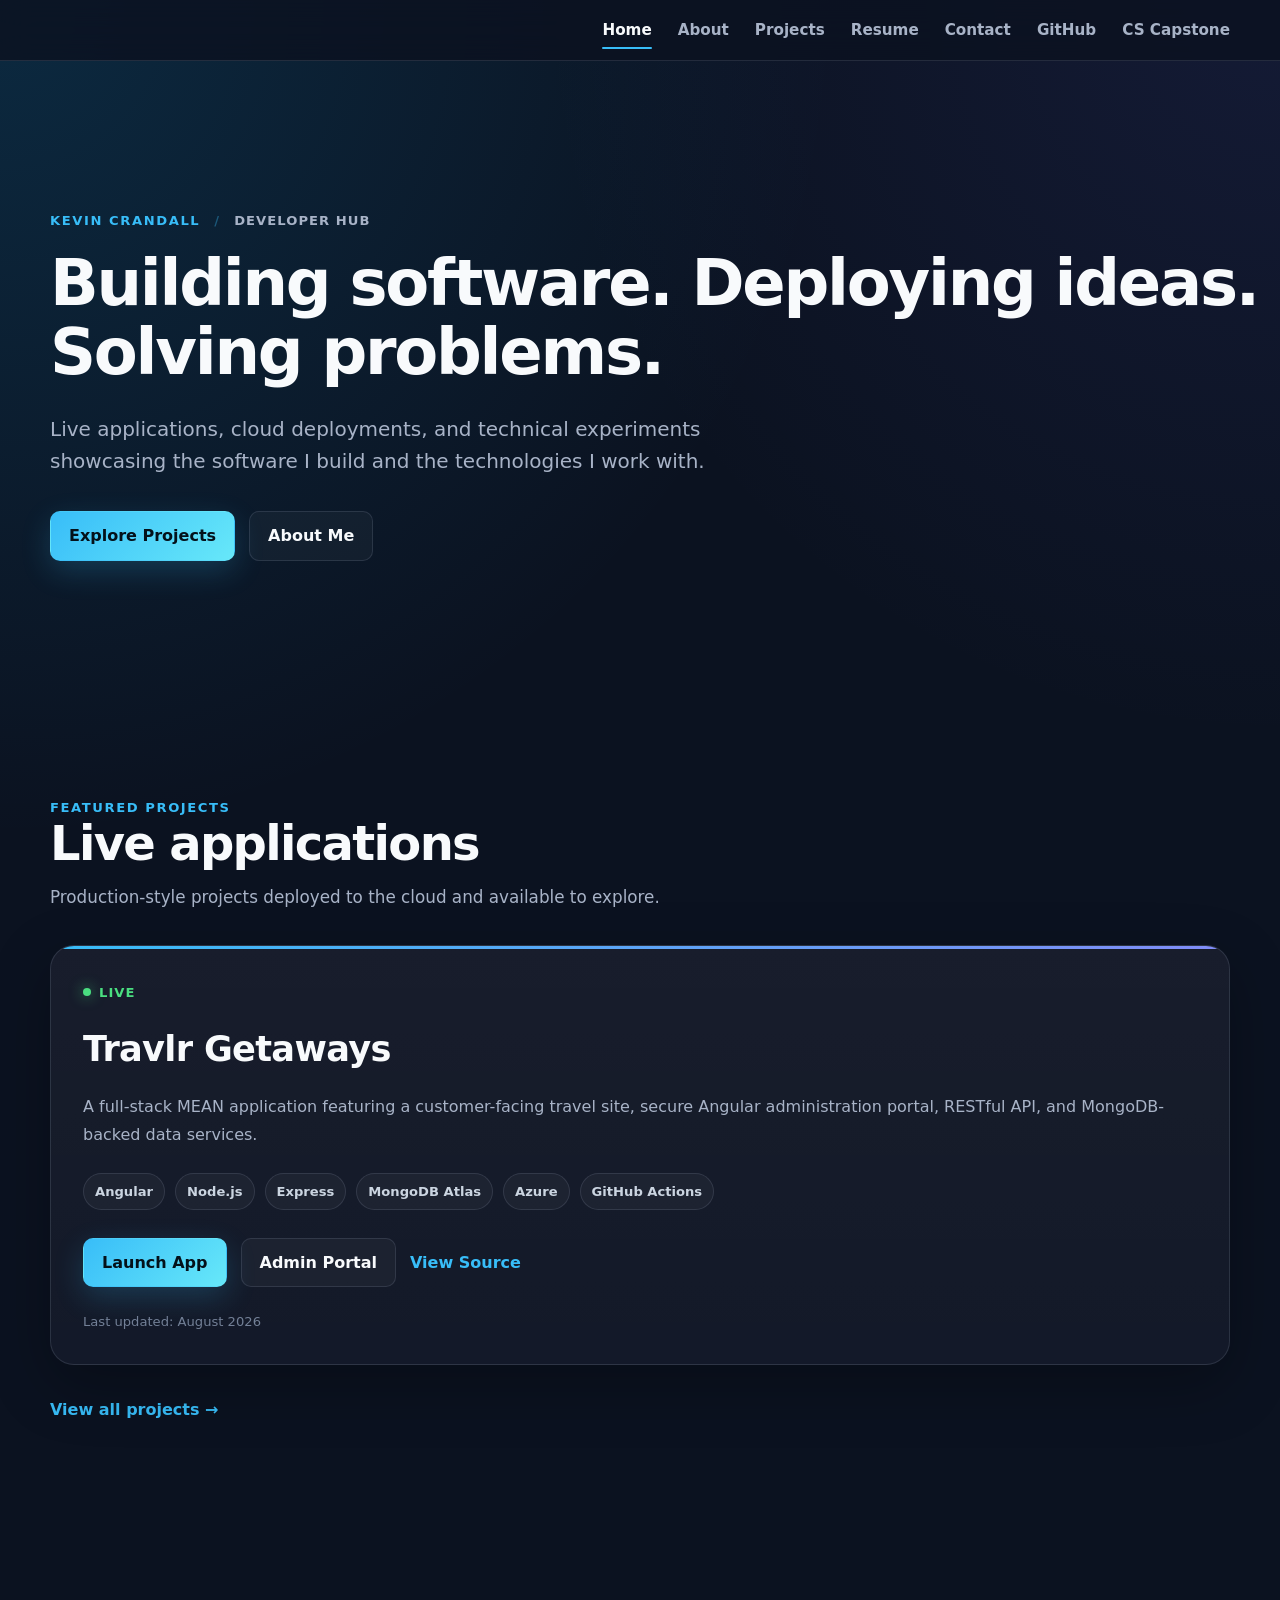
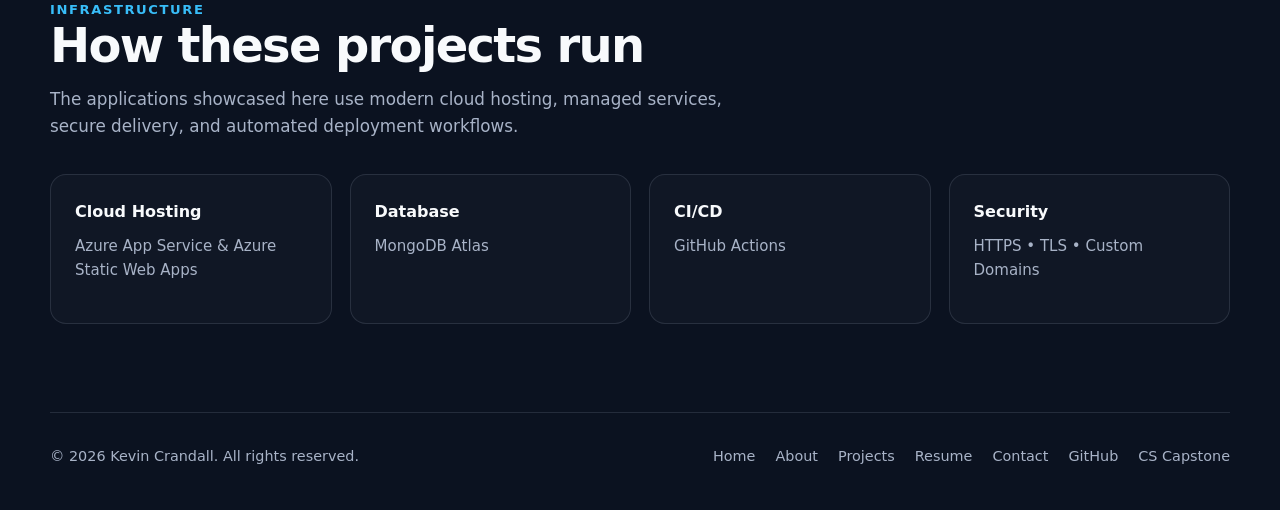
==== commit 0c0bb2c3: "Refactor site structure: add header and footer templates, enhance navigation with toggle button, upd" ====
--- a/index.html
+++ b/index.html
@@ -3,6 +3,8 @@
   <head>
     <meta charset="UTF-8">
     <meta name="viewport" content="width=device-width, initial-scale=1.0">
+    <meta name="theme-color" content="#0b1220">
+    <meta name="color-scheme" content="dark">
 
     <title>Kevin Crandall | Developer Hub</title>
 
@@ -18,7 +20,19 @@
   <body>
     <header class="site-header">
       <nav class="site-nav" aria-label="Primary navigation">
-        <div class="nav-links">
+        <button
+          class="nav-toggle"
+          type="button"
+          aria-expanded="false"
+          aria-controls="primary-nav-links"
+          aria-label="Toggle navigation menu"
+        >
+          <span></span>
+          <span></span>
+          <span></span>
+        </button>
+
+        <div class="nav-links" id="primary-nav-links">
           <a href="index.html" aria-current="page">Home</a>
           <a href="about.html">About</a>
           <a href="projects.html">Projects</a>
@@ -40,7 +54,7 @@
             target="_blank"
             rel="noopener noreferrer"
           >
-            Portfolio
+            CS Capstone
           </a>
         </div>
       </nav>
@@ -193,28 +207,42 @@
     </main>
 
     <footer class="site-footer">
-      <p>&copy; 2026 Kevin Crandall</p>
-
-      <div class="footer-links">
-        <a href="about.html">About</a>
-        <a href="projects.html">Projects</a>
-
-        <a
-          href="https://github.com/kcrandall81087"
-          target="_blank"
-          rel="noopener noreferrer"
-        >
-          GitHub
-        </a>
-
-        <a
-          href="https://kevincrandall.me"
-          target="_blank"
-          rel="noopener noreferrer"
-        >
-          Professional Portfolio
-        </a>
-      </div>
+
+      <p>
+        &copy; <span id="current-year"></span> Kevin Crandall.
+        All rights reserved.
+      </p>
+
+        <div class="footer-links">
+
+            <a href="index.html">Home</a>
+
+            <a href="about.html">About</a>
+
+            <a href="projects.html">Projects</a>
+
+            <a href="resume.html">Resume</a>
+
+            <a href="contact.html">Contact</a>
+
+            <a
+                href="https://github.com/kcrandall81087"
+                target="_blank"
+                rel="noopener noreferrer"
+            >
+                GitHub
+            </a>
+
+            <a
+                href="https://kevincrandall.me"
+                target="_blank"
+                rel="noopener noreferrer"
+            >
+                CS Capstone
+            </a>
+
+        </div>
+
     </footer>
 
     <script src="assets/js/script.js"></script>
--- a/assets/css/styles.css
+++ b/assets/css/styles.css
@@ -43,6 +43,7 @@
   margin: 0;
   min-height: 100vh;
   overflow-x: hidden;
+  -webkit-text-size-adjust: 100%;
 
   font-family:
     Inter,
@@ -75,9 +76,18 @@
   text-decoration: none;
 }
 
-img {
+img,
+svg {
   display: block;
   max-width: 100%;
+  height: auto;
+}
+
+button,
+input,
+textarea,
+select {
+  font: inherit;
 }
 
 
@@ -103,6 +113,53 @@
   display: flex;
   justify-content: flex-end;
   align-items: center;
+}
+
+.nav-toggle {
+  display: none;
+  align-items: center;
+  justify-content: center;
+  flex-direction: column;
+  gap: 5px;
+
+  width: 46px;
+  height: 46px;
+  padding: 0;
+
+  border: 1px solid var(--border);
+  border-radius: 12px;
+
+  background: rgba(255, 255, 255, 0.025);
+  color: var(--text);
+  cursor: pointer;
+  transition: border-color 0.2s ease, background 0.2s ease, transform 0.2s ease;
+}
+
+.nav-toggle:hover,
+.nav-toggle:focus-visible {
+  border-color: var(--border-strong);
+  background: rgba(56, 189, 248, 0.08);
+}
+
+.nav-toggle span {
+  display: block;
+  width: 18px;
+  height: 2px;
+  border-radius: 999px;
+  background: currentColor;
+  transition: transform 0.25s ease, opacity 0.2s ease, width 0.2s ease;
+}
+
+.nav-toggle.is-open span:nth-child(1) {
+  transform: translateY(7px) rotate(45deg);
+}
+
+.nav-toggle.is-open span:nth-child(2) {
+  opacity: 0;
+}
+
+.nav-toggle.is-open span:nth-child(3) {
+  transform: translateY(-7px) rotate(-45deg);
 }
 
 .nav-links {
@@ -1242,6 +1299,15 @@
       repeat(2, minmax(0, 1fr));
   }
 
+  .site-footer {
+    flex-direction: column;
+    align-items: flex-start;
+  }
+
+  .footer-links {
+    flex-wrap: wrap;
+  }
+
 }
 
 
@@ -1258,14 +1324,65 @@
 @media (max-width: 700px) {
 
   .site-nav {
-    justify-content: center;
+    position: relative;
+    justify-content: space-between;
+    align-items: center;
+    padding: 12px 0;
+  }
+
+  .nav-toggle {
+    display: inline-flex;
+    margin-left: auto;
   }
 
   .nav-links {
-    justify-content: center;
-    flex-wrap: wrap;
-
-    gap: 14px 20px;
+    position: absolute;
+    top: calc(100% + 8px);
+    right: 0;
+    left: 0;
+    z-index: 1001;
+
+    display: none;
+    flex-direction: column;
+    align-items: stretch;
+    gap: 0;
+
+    padding: 12px;
+
+    border: 1px solid var(--border);
+    border-radius: var(--radius-md);
+
+    background: rgba(11, 18, 32, 0.96);
+    box-shadow: var(--shadow);
+  }
+
+  .nav-links.is-open {
+    display: flex;
+  }
+
+  .nav-links a {
+    width: 100%;
+    padding: 10px 12px;
+    border-radius: 10px;
+    font-size: 0.92rem;
+  }
+
+  .nav-links a::after {
+    display: none;
+  }
+
+  .nav-links a:hover,
+  .nav-links a:focus-visible {
+    background: rgba(56, 189, 248, 0.08);
+    transform: none;
+  }
+
+  .external-nav-link:first-of-type {
+    margin-left: 0;
+  }
+
+  .external-nav-link:first-of-type::before {
+    display: none;
   }
 
   .hero {
@@ -1322,18 +1439,46 @@
     display: none;
   }
 
-  .site-footer {
-    flex-direction: column;
-    align-items: flex-start;
-  }
-
 }
 
 
 @media (max-width: 520px) {
+
+  .section,
+  .hero,
+  .page-hero {
+    width: min(calc(100% - 20px), var(--content-width));
+  }
+
+  .site-nav {
+    width: min(calc(100% - 20px), var(--content-width));
+  }
+
+  .nav-links {
+    width: 100%;
+    gap: 8px 12px;
+  }
+
+  .nav-links a {
+    flex: 1 1 auto;
+    text-align: center;
+    min-height: 32px;
+  }
 
   .infrastructure-grid {
     grid-template-columns: 1fr;
+  }
+
+  .hero {
+    padding: 60px 0 52px;
+  }
+
+  .hero h1 {
+    font-size: clamp(2.5rem, 12vw, 3.4rem);
+  }
+
+  .hero-description {
+    font-size: 1rem;
   }
 
   .hero-actions,
@@ -1342,39 +1487,252 @@
     align-items: stretch;
   }
 
+  .page-hero .hero-actions {
+    width: 100%;
+    max-width: 420px;
+    margin-top: 28px;
+  }
+
   .button,
   .text-link {
     width: 100%;
-
     justify-content: center;
   }
 
+  .section {
+    padding: 56px 0;
+  }
+
+  .project-content,
+  .featured-project-content {
+    padding: 20px;
+  }
+
+  .about-cta-content {
+    padding: 24px 20px;
+  }
+
+  .site-footer {
+    display: flex;
+    flex-direction: column;
+    align-items: center;
+    justify-content: center;
+    text-align: center;
+    padding-top: 22px;
+    gap: 12px;
+  }
+
+  .footer-links {
+    justify-content: center;
+    flex-wrap: wrap;
+    gap: 10px 16px;
+    text-align: center;
+  }
+
+}
+
+@media (prefers-reduced-motion: reduce) {
+  html {
+    scroll-behavior: auto;
+  }
+
+  *,
+  *::before,
+  *::after {
+    animation-duration: 0.01ms !important;
+    animation-iteration-count: 1 !important;
+    transition-duration: 0.01ms !important;
+    scroll-behavior: auto !important;
+  }
 }
 
 /* ==========================================
-   Resume Placeholder
+   Resume
 ========================================== */
 
-.placeholder-card {
-    max-width: 760px;
-
+.card-label {
+    display: inline-block;
+    margin-bottom: .5rem;
+
+    font-size: .8rem;
+    font-weight: 700;
+    letter-spacing: .12em;
+    text-transform: uppercase;
+
+    color: var(--accent);
+}
+
+.school-name {
+    margin: .75rem 0;
+
+    font-weight: 500;
+    color: var(--text-muted);
+}
+
+.card-meta {
+    margin-bottom: 1.5rem;
+
+    font-size: .95rem;
+    color: var(--text-muted);
+}
+
+.card-list {
+    margin: 0;
+    padding-left: 1.2rem;
+
+    color: var(--text-muted);
+}
+
+.card-list li {
+    margin-bottom: .45rem;
+}
+
+.focus-card h3 {
+    margin-bottom: .75rem;
+}
+
+.card-list li::marker {
+    color: var(--accent);
+}
+
+.resume-grid {
+    display: grid;
+    grid-template-columns: repeat(2, minmax(0, 1fr));
+    gap: 24px;
+    margin-top: 2rem;
+}
+
+.resume-grid .focus-card {
+    min-height: auto;
+    padding: 32px;
+}
+
+/* ==========================================
+   Resume Timeline
+========================================== */
+
+.resume-timeline {
+    margin-top: 2.5rem;
+}
+
+.resume-role {
     background: var(--surface);
-
     border: 1px solid var(--border);
-
-    border-radius: var(--radius);
-
-    padding: 3rem;
-}
-
-.placeholder-card h2 {
-    margin: 0.75rem 0 1rem;
-}
-
-.placeholder-card p {
+    border-radius: var(--radius-md);
+    padding: 2.5rem;
+}
+
+.resume-role-header {
+    display: flex;
+    justify-content: space-between;
+    align-items: flex-start;
+    gap: 2rem;
+    margin-bottom: 2rem;
+    padding-bottom: 1.5rem;
+    border-bottom: 1px solid var(--border);
+}
+
+.resume-role-header h3 {
     margin: 0;
-
+}
+
+.resume-role-title {
+    margin-top: .5rem;
     color: var(--text-muted);
-
+    font-weight: 500;
+}
+
+.resume-role-date {
+    margin: 0;
+    white-space: nowrap;
+    color: var(--text-muted);
+    font-weight: 600;
+}
+
+.resume-role-content > p:first-child {
+    margin-top: 0;
+    margin-bottom: 2rem;
     line-height: 1.8;
+}
+
+/* ==========================================
+   Career Progression
+========================================== */
+
+.career-progression-grid {
+    display: grid;
+    grid-template-columns: repeat(2, minmax(0, 1fr));
+    gap: 1.5rem;
+    margin: 2rem 0;
+}
+
+.career-stage {
+    background: rgba(255, 255, 255, .02);
+    border: 1px solid var(--border);
+    border-radius: var(--radius-md);
+    padding: 1.75rem;
+
+    transition:
+        transform .2s ease,
+        border-color .2s ease;
+}
+
+.career-stage:hover {
+    transform: translateY(-3px);
+    border-color: var(--accent);
+}
+
+.career-stage h4 {
+    margin: .5rem 0 .75rem;
+    font-size: 1.05rem;
+}
+
+.career-stage p:last-child {
+    margin: 0;
+    color: var(--text-muted);
+    line-height: 1.7;
+}
+
+/* ==========================================
+   Resume Impact
+========================================== */
+
+.resume-impact {
+    margin-top: 2.5rem;
+    padding-top: 2rem;
+    border-top: 1px solid var(--border);
+}
+
+.resume-impact h4 {
+    margin-bottom: .75rem;
+}
+
+.resume-impact p {
+    margin: 0;
+    color: var(--text-muted);
+    line-height: 1.8;
+}
+
+/* ==========================================
+   Resume Responsive
+========================================== */
+
+@media (max-width: 900px) {
+    .resume-role-header {
+        flex-direction: column;
+        gap: 1rem;
+    }
+    .resume-role-date {
+        white-space: normal;
+    }
+    .career-progression-grid {
+        grid-template-columns: 1fr;
+    }
+}
+
+@media (max-width: 800px) {
+    .resume-grid {
+        grid-template-columns: 1fr;
+    }
+
 }
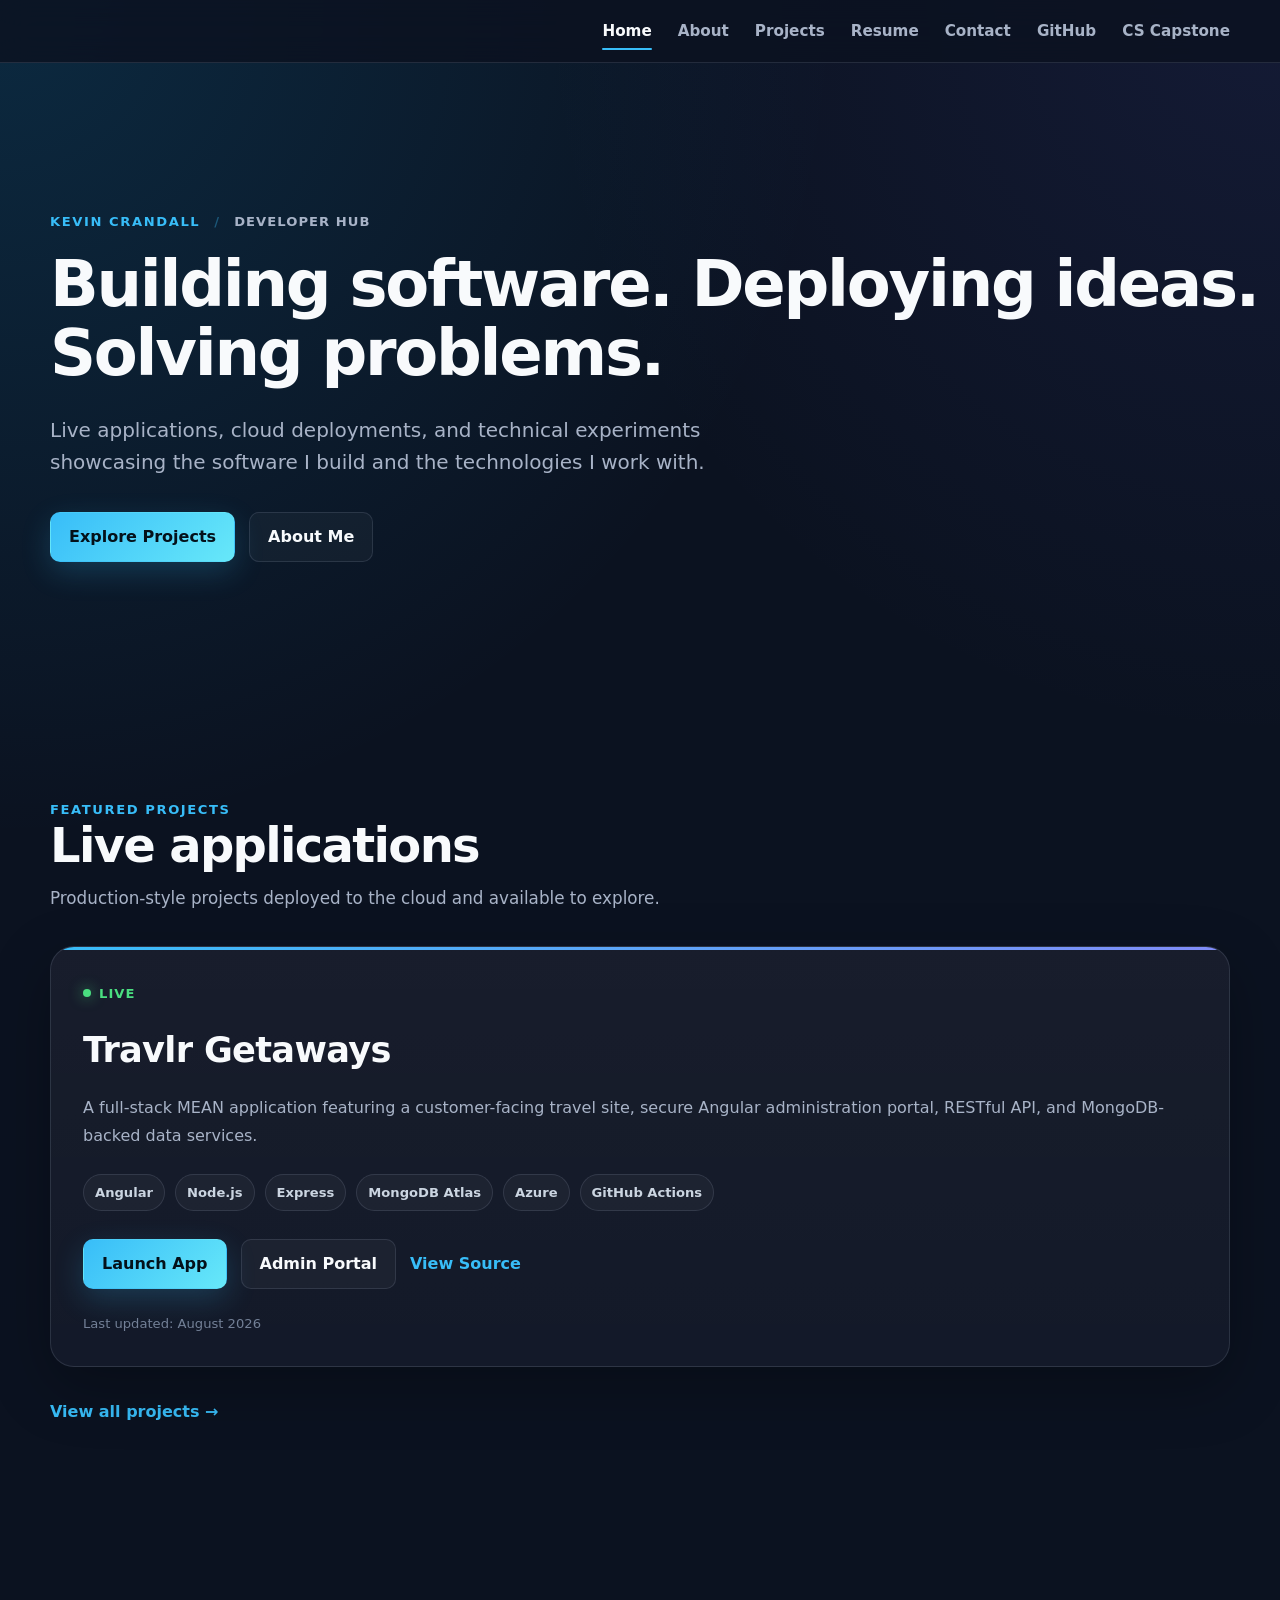
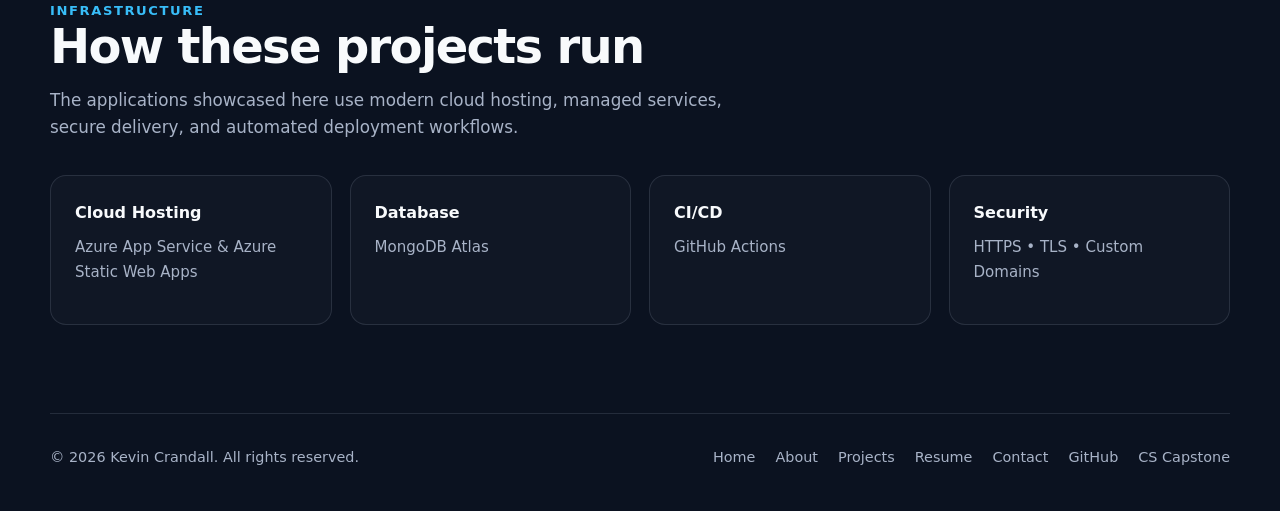
==== commit 2e79af01: "Enhance navigation with dropdown menus for project case studies - Updated CSS to style new navigatio" ====
--- a/index.html
+++ b/index.html
@@ -35,7 +35,23 @@
         <div class="nav-links" id="primary-nav-links">
           <a href="index.html" aria-current="page">Home</a>
           <a href="about.html">About</a>
-          <a href="projects.html">Projects</a>
+
+          <div class="nav-item">
+            <a class="nav-link-main" href="projects.html">Projects</a>
+            <button
+              class="nav-dropdown-toggle"
+              type="button"
+              aria-expanded="false"
+              aria-label="Toggle project case studies"
+              aria-controls="projects-submenu"
+            ></button>
+            <div class="nav-submenu" id="projects-submenu">
+              <a href="projects/travlr.html">Travlr Getaways Case Study</a>
+              <a href="projects/pirate-agent.html">Pirate Intelligent Agent Case Study</a>
+              <a href="projects/developer-hub.html">Developer Hub Case Study</a>
+            </div>
+          </div>
+
           <a href="resume.html">Resume</a>
           <a href="contact.html">Contact</a>
 
--- a/assets/css/styles.css
+++ b/assets/css/styles.css
@@ -168,7 +168,12 @@
   gap: 26px;
 }
 
-.nav-links a {
+.nav-item {
+  position: relative;
+}
+
+.nav-links a,
+.nav-links button {
   position: relative;
 
   color: var(--text-muted);
@@ -181,7 +186,9 @@
 }
 
 .nav-links a:hover,
-.nav-links a:focus-visible {
+.nav-links a:focus-visible,
+.nav-links button:hover,
+.nav-links button:focus-visible {
   color: var(--text);
   transform: translateY(-1px);
 }
@@ -208,6 +215,63 @@
 .nav-links a:hover::after,
 .nav-links a:focus-visible::after {
   transform: scaleX(1);
+}
+
+.nav-link-main {
+  display: inline-flex;
+  align-items: center;
+}
+
+.nav-dropdown-toggle {
+  display: none;
+  align-items: center;
+  justify-content: center;
+  width: 28px;
+  height: 28px;
+  padding: 0;
+  border: 0;
+  background: transparent;
+  color: inherit;
+  cursor: pointer;
+}
+
+.nav-dropdown-toggle::before {
+  content: "▾";
+  display: block;
+  font-size: 0.9rem;
+  line-height: 1;
+}
+
+.nav-dropdown-toggle[aria-expanded="true"]::before {
+  content: "▴";
+}
+
+.nav-submenu {
+  display: none;
+  flex-direction: column;
+  gap: 4px;
+  margin-top: 8px;
+  padding: 8px 10px;
+  border: 1px solid var(--border);
+  border-radius: var(--radius-sm);
+  background: rgba(11, 18, 32, 0.82);
+}
+
+.nav-submenu.is-open {
+  display: flex;
+}
+
+.nav-submenu a {
+  padding: 6px 8px;
+  border-radius: 8px;
+  color: var(--text-muted);
+  font-size: 0.86rem;
+}
+
+.nav-submenu a:hover,
+.nav-submenu a:focus-visible {
+  background: rgba(56, 189, 248, 0.08);
+  color: var(--text);
 }
 
 
@@ -1360,11 +1424,48 @@
     display: flex;
   }
 
-  .nav-links a {
+  .nav-item {
+    display: flex;
+    flex-wrap: wrap;
+    align-items: center;
+    justify-content: flex-start;
+    width: 100%;
+    margin: 0;
+  }
+
+  .nav-links a,
+  .nav-links button {
     width: 100%;
     padding: 10px 12px;
     border-radius: 10px;
     font-size: 0.92rem;
+    text-align: left;
+  }
+
+  .nav-item > a,
+  .nav-item > button {
+    width: auto;
+  }
+
+  .nav-link-main {
+    flex: 1 1 auto;
+    width: auto;
+    min-height: 42px;
+    text-align: left;
+  }
+
+  .nav-dropdown-toggle {
+    display: inline-flex;
+    width: 36px;
+    height: 42px;
+    flex: 0 0 36px;
+    margin-left: 6px;
+  }
+
+  .nav-submenu {
+    width: 100%;
+    margin: 0 0 8px;
+    padding: 8px 8px 10px;
   }
 
   .nav-links a::after {
@@ -1461,7 +1562,7 @@
 
   .nav-links a {
     flex: 1 1 auto;
-    text-align: center;
+    text-align: left;
     min-height: 32px;
   }
 
@@ -1735,4 +1836,235 @@
         grid-template-columns: 1fr;
     }
 
+}
+
+/* =========================================================
+   Project Case Studies
+   ========================================================= */
+
+.case-study-hero .page-intro {
+  max-width: 800px;
+}
+
+
+/* Two-column narrative sections */
+
+.case-study-layout {
+  display: grid;
+
+  grid-template-columns:
+    minmax(260px, 0.8fr)
+    minmax(0, 1.4fr);
+
+  gap: 72px;
+  align-items: start;
+}
+
+.case-study-layout .section-heading {
+  margin-bottom: 0;
+}
+
+.case-study-copy {
+  max-width: 760px;
+}
+
+.case-study-copy p {
+  margin: 0 0 22px;
+
+  color: var(--text-muted);
+
+  font-size: 1.05rem;
+  line-height: 1.8;
+}
+
+.case-study-copy p:last-child {
+  margin-bottom: 0;
+}
+
+
+/* Role / challenge cards */
+
+.case-study-role-grid {
+  display: grid;
+
+  grid-template-columns:
+    repeat(2, minmax(0, 1fr));
+
+  gap: 20px;
+}
+
+.case-study-card {
+  min-height: 190px;
+
+  padding: 28px;
+
+  border: 1px solid var(--border);
+  border-radius: var(--radius-md);
+
+  background:
+    linear-gradient(
+      180deg,
+      rgba(255, 255, 255, 0.03),
+      rgba(255, 255, 255, 0.015)
+    ),
+    var(--surface);
+
+  transition:
+    transform 0.22s ease,
+    border-color 0.22s ease,
+    background 0.22s ease;
+}
+
+.case-study-card:hover {
+  transform: translateY(-4px);
+
+  border-color: var(--border-strong);
+
+  background:
+    rgba(56, 189, 248, 0.045);
+}
+
+.case-study-card h3 {
+  margin: 0;
+
+  font-size: 1.1rem;
+}
+
+.case-study-card p {
+  margin: 12px 0 0;
+
+  color: var(--text-muted);
+
+  line-height: 1.75;
+}
+
+
+/* Architecture */
+
+.architecture-flow {
+  display: grid;
+
+  grid-template-columns:
+    repeat(7, auto);
+
+  align-items: stretch;
+
+  gap: 14px;
+
+  margin-top: 34px;
+}
+
+.architecture-node {
+  min-width: 0;
+
+  padding: 24px;
+
+  border: 1px solid var(--border);
+  border-radius: var(--radius-md);
+
+  background:
+    rgba(255, 255, 255, 0.025);
+}
+
+.architecture-node h3 {
+  margin: 8px 0 0;
+}
+
+.architecture-node p:last-child {
+  margin: 12px 0 0;
+
+  color: var(--text-muted);
+
+  font-size: 0.92rem;
+  line-height: 1.65;
+}
+
+.architecture-arrow {
+  display: flex;
+
+  align-items: center;
+  justify-content: center;
+
+  color: var(--accent);
+
+  font-size: 1.5rem;
+  font-weight: 700;
+
+  transform: rotate(-90deg);
+}
+
+
+/* Case-study lists */
+
+.case-study-list {
+  margin: 24px 0 0;
+  padding-left: 1.25rem;
+
+  color: var(--text-muted);
+}
+
+.case-study-list li {
+  margin-bottom: 12px;
+
+  line-height: 1.7;
+}
+
+.case-study-list li::marker {
+  color: var(--accent);
+}
+
+
+/* Technology stack */
+
+.case-study-tech {
+  max-width: 900px;
+
+  margin-top: 0;
+}
+
+
+/* =========================================================
+   Case Study Responsive
+   ========================================================= */
+
+@media (max-width: 1000px) {
+
+  .case-study-layout {
+    grid-template-columns: 1fr;
+    gap: 28px;
+  }
+
+  .case-study-layout .section-heading {
+    max-width: 720px;
+  }
+
+  .architecture-flow {
+    grid-template-columns: 1fr;
+  }
+
+  .architecture-arrow {
+    min-height: 24px;
+
+    transform: none;
+  }
+
+}
+
+
+@media (max-width: 700px) {
+
+  .case-study-role-grid {
+    grid-template-columns: 1fr;
+  }
+
+  .case-study-card {
+    min-height: auto;
+
+    padding: 24px;
+  }
+
+  .architecture-node {
+    padding: 22px;
+  }
+
 }
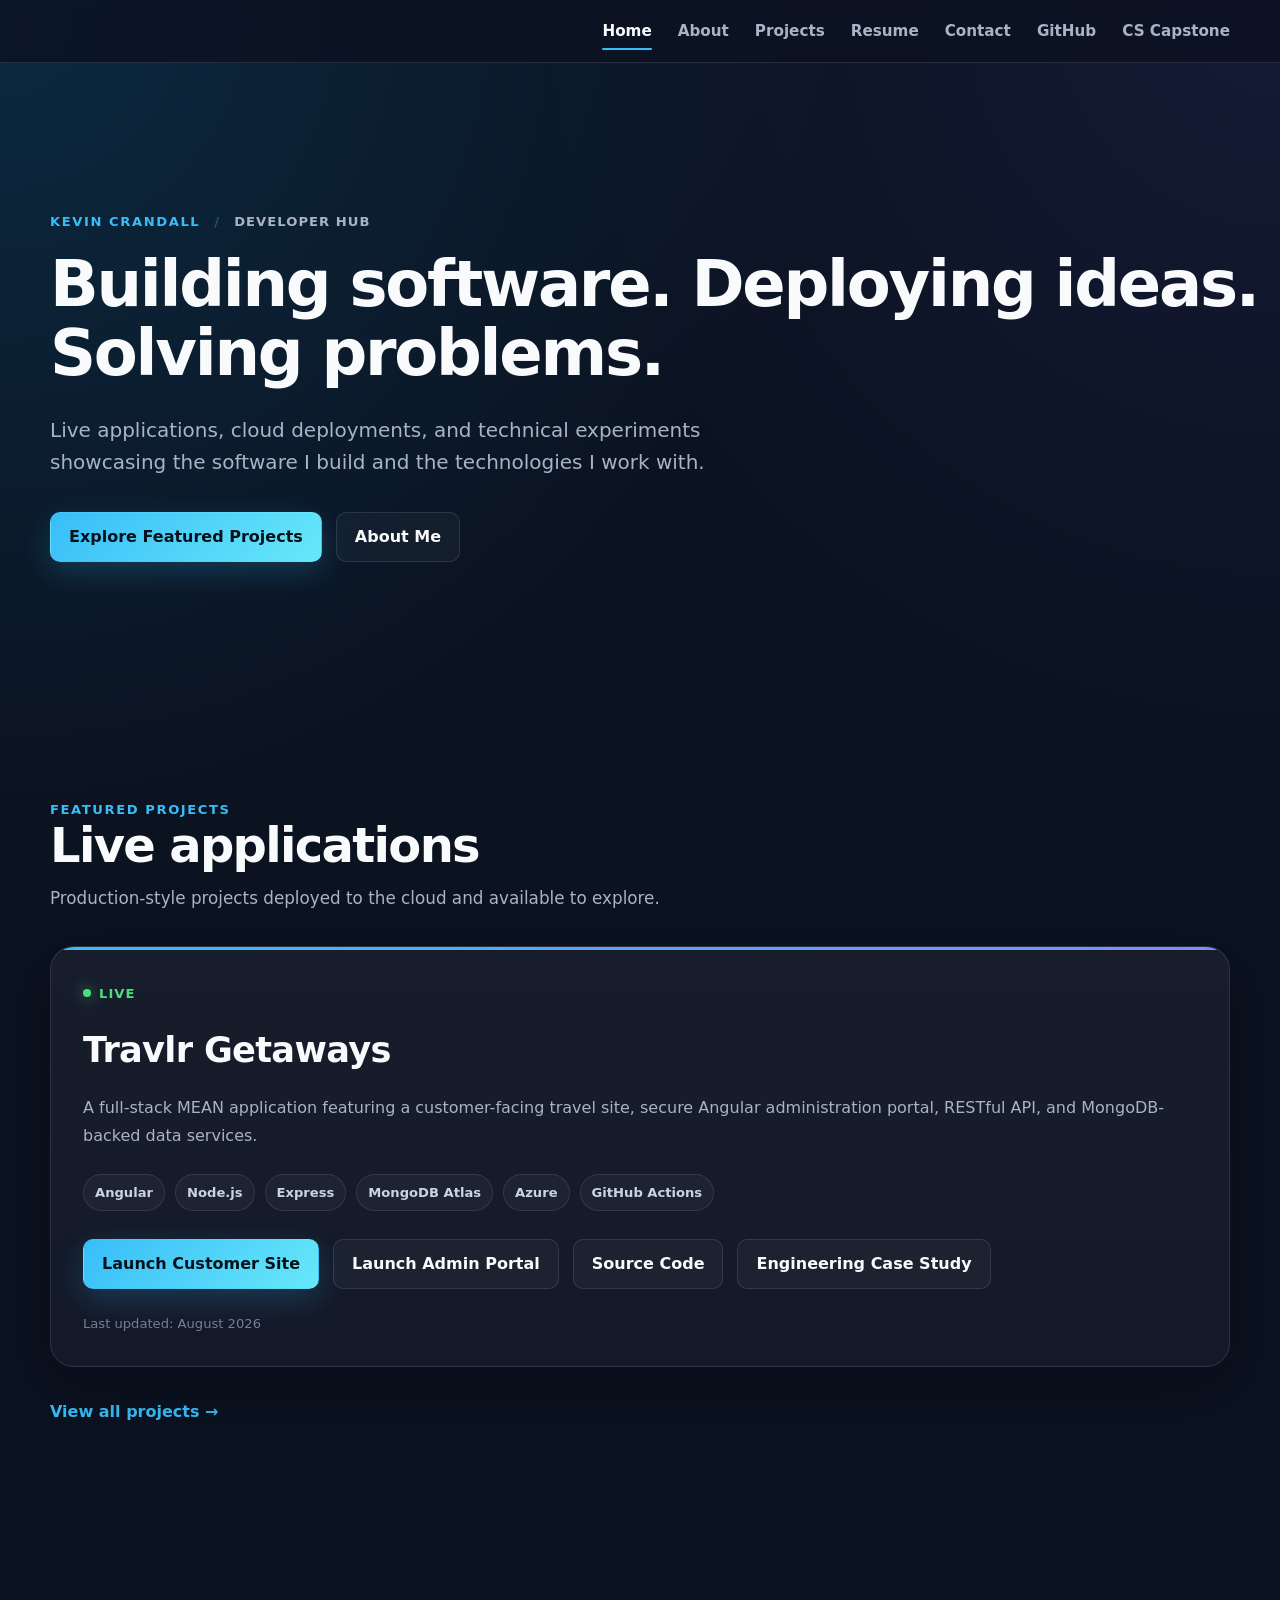
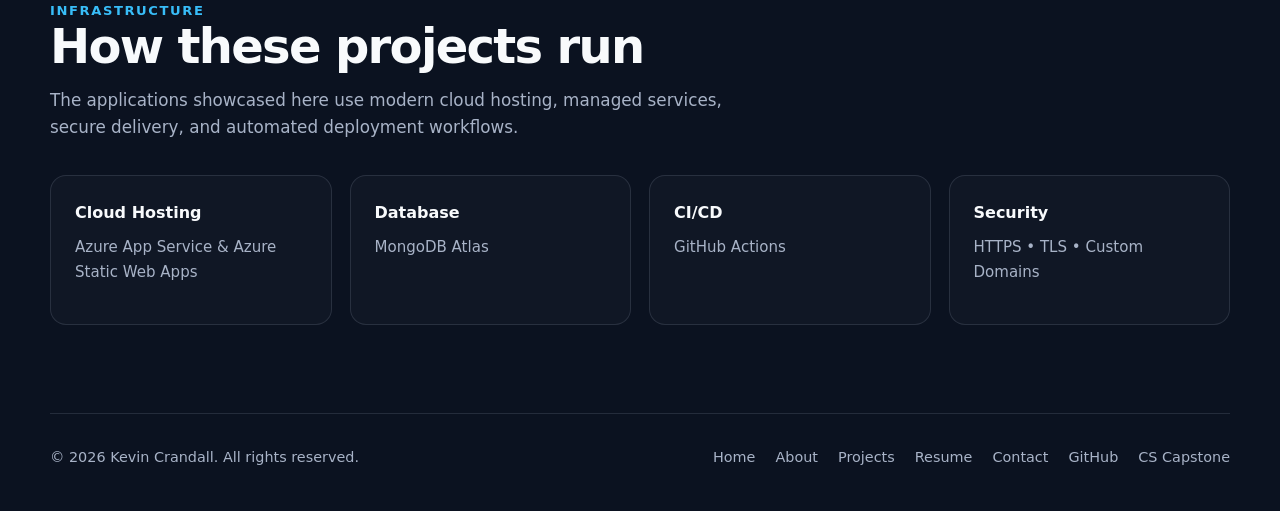
==== commit 7710b15b: "Refactor project navigation and update button labels for clarity; add back navigation links in case " ====
--- a/index.html
+++ b/index.html
@@ -97,7 +97,7 @@
 
           <div class="hero-actions">
             <a class="button primary-button" href="#featured-projects">
-              Explore Projects
+              Explore Featured Projects
             </a>
 
             <a class="button secondary-button" href="about.html">
@@ -150,7 +150,7 @@
                   target="_blank"
                   rel="noopener noreferrer"
                 >
-                  Launch App
+                  Launch Customer Site
                 </a>
 
                 <a
@@ -159,16 +159,23 @@
                   target="_blank"
                   rel="noopener noreferrer"
                 >
-                  Admin Portal
-                </a>
-
-                <a
-                  class="text-link"
+                  Launch Admin Portal
+                </a>
+
+                <a
+                  class="button secondary-button"
                   href="https://github.com/kcrandall81087/travlr-getaways-enhanced"
                   target="_blank"
                   rel="noopener noreferrer"
                 >
-                  View Source
+                  Source Code
+                </a>
+
+                <a
+                  class="button secondary-button"
+                  href="projects/travlr.html"
+                >
+                  Engineering Case Study
                 </a>
               </div>
 
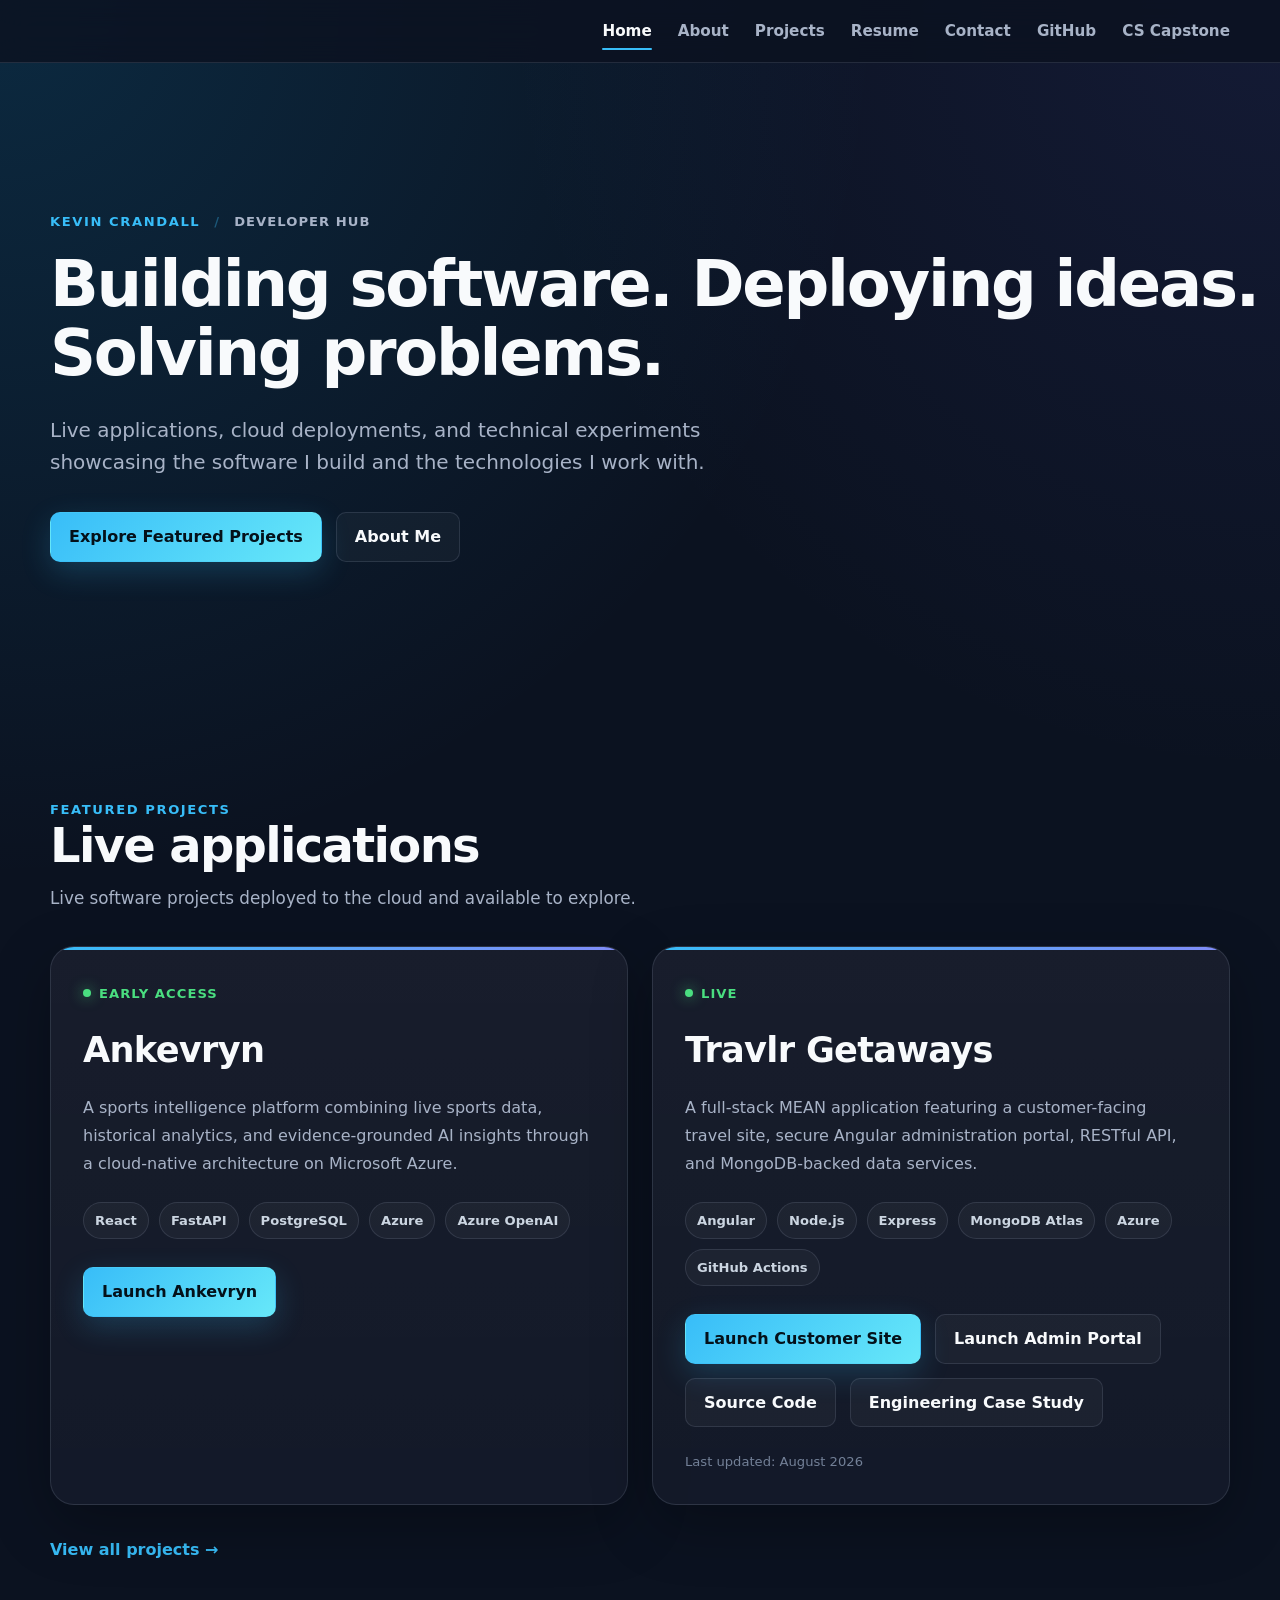
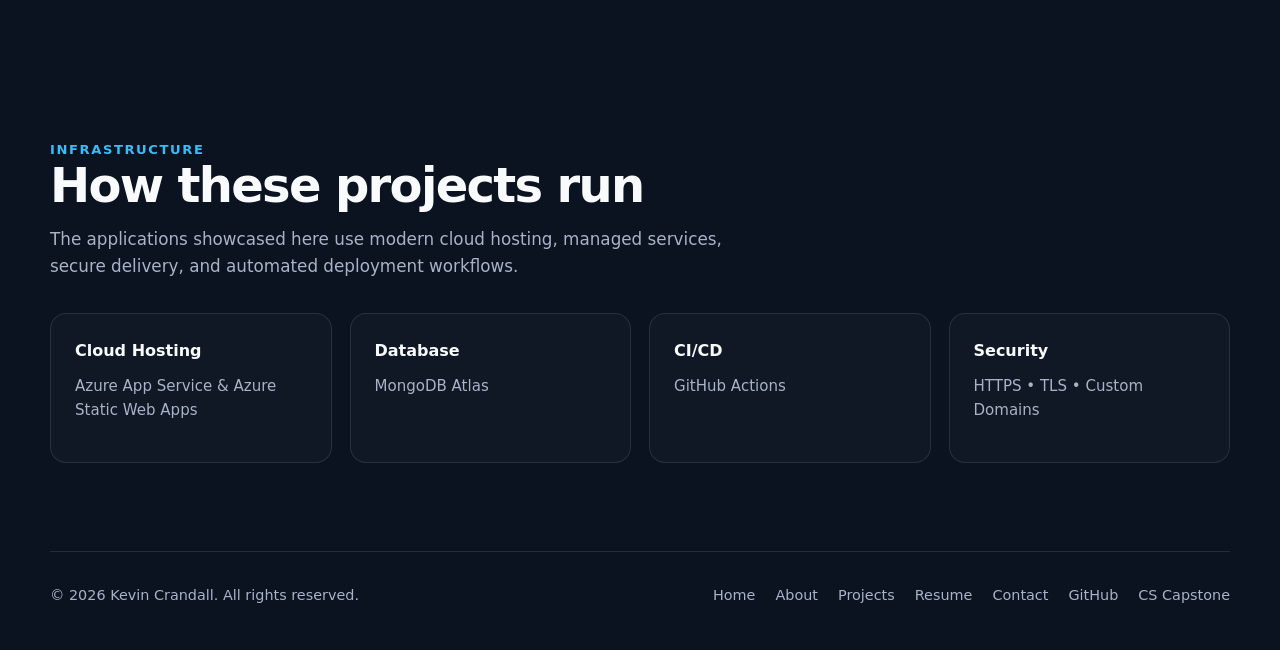
==== commit 6f21d64d: "Feature Ankevryn on homepage" ====
--- a/index.html
+++ b/index.html
@@ -6,13 +6,43 @@
     <meta name="theme-color" content="#0b1220">
     <meta name="color-scheme" content="dark">
 
-    <title>Kevin Crandall | Developer Hub</title>
+    <!-- Primary SEO -->
+    <title>Kevin Crandall | Software Developer, Technical Leader &amp; AI Engineer</title>
 
     <meta
       name="description"
-      content="Live software projects, cloud deployments, and technical experiments built by Kevin Crandall."
+      content="The professional developer hub of Kevin Crandall, featuring software engineering projects, AI applications, Azure cloud deployments, engineering case studies, and technical leadership experience."
     >
 
+    <link rel="canonical" href="https://kevincrandall.dev/">
+
+    <!-- Open Graph -->
+    <meta property="og:type" content="website">
+    <meta property="og:title" content="Kevin Crandall | Software Developer, Technical Leader &amp; AI Engineer">
+    <meta
+      property="og:description"
+      content="The professional developer hub of Kevin Crandall, featuring software engineering projects, AI applications, Azure cloud deployments, engineering case studies, and technical leadership experience."
+    >
+    <meta property="og:url" content="https://kevincrandall.dev/">
+    <meta property="og:site_name" content="Kevin Crandall Developer Hub">
+    <meta property="og:locale" content="en_US">
+    <meta property="og:image" content="https://kevincrandall.dev/assets/images/social-preview.jpg">
+    <meta property="og:image:width" content="1200">
+    <meta property="og:image:height" content="630">
+    <meta property="og:image:alt" content="Kevin Crandall Developer Hub">
+
+    <!-- Twitter / X -->
+    <meta name="twitter:card" content="summary_large_image">
+    <meta name="twitter:title" content="Kevin Crandall | Software Developer, Technical Leader &amp; AI Engineer">
+    <meta
+      name="twitter:description"
+      content="The professional developer hub of Kevin Crandall, featuring software engineering projects, AI applications, Azure cloud deployments, engineering case studies, and technical leadership experience."
+    >
+    <meta name="twitter:url" content="https://kevincrandall.dev/">
+    <meta name="twitter:image" content="https://kevincrandall.dev/assets/images/social-preview.jpg">
+    <meta name="twitter:image:alt" content="Kevin Crandall Developer Hub">
+
+    <!-- Site Assets -->
     <link rel="icon" href="favicon.ico">
     <link rel="stylesheet" href="assets/css/styles.css">
   </head>
@@ -115,12 +145,45 @@
           <h2>Live applications</h2>
 
           <p>
-            Production-style projects deployed to the cloud and available
-            to explore.
+            Live software projects deployed to the cloud and available to explore.
           </p>
         </div>
 
         <div class="projects-grid">
+          <!-- Ankevryn -->
+          <article class="project-card">
+            <div class="project-content">
+              <p class="project-status">Early Access</p>
+
+              <h3>Ankevryn</h3>
+
+              <p class="project-description">
+                A sports intelligence platform combining live sports data,
+                historical analytics, and evidence-grounded AI insights through
+                a cloud-native architecture on Microsoft Azure.
+              </p>
+
+              <div class="tech-stack" aria-label="Technologies used">
+                <span>React</span>
+                <span>FastAPI</span>
+                <span>PostgreSQL</span>
+                <span>Azure</span>
+                <span>Azure OpenAI</span>
+              </div>
+
+              <div class="project-actions">
+                <a
+                  class="button primary-button"
+                  href="https://sports.kevincrandall.dev"
+                  target="_blank"
+                  rel="noopener noreferrer"
+                >
+                  Launch Ankevryn
+                </a>
+              </div>
+            </div>
+          </article>
+
           <!-- Travlr Getaways -->
           <article class="project-card">
             <div class="project-content">
--- a/assets/css/styles.css
+++ b/assets/css/styles.css
@@ -598,6 +598,19 @@
     0 0 14px rgba(74, 222, 128, 0.75);
 }
 
+.project-lifecycle {
+  padding: 4px 8px;
+
+  border: 1px solid rgba(74, 222, 128, 0.35);
+  border-radius: 999px;
+
+  color: #bbf7d0;
+  background: rgba(74, 222, 128, 0.08);
+
+  font-size: 0.7rem;
+  letter-spacing: 0.08em;
+}
+
 .project-card h3,
 .featured-project-content h3 {
   margin: 0;
@@ -666,9 +679,12 @@
   display: grid;
 
   grid-template-columns:
-    repeat(3, minmax(0, 1fr));
+    repeat(2, minmax(0, 1fr));
 
   gap: 24px;
+
+  max-width: 1080px;
+  margin: 0 auto;
 }
 
 
@@ -1344,10 +1360,6 @@
       repeat(2, minmax(0, 1fr));
   }
 
-  .featured-projects {
-    grid-template-columns: 1fr;
-  }
-
   .contact-opportunities-grid {
     grid-template-columns: 1fr;
     gap: 32px;
@@ -1378,7 +1390,8 @@
 @media (max-width: 800px) {
 
   .experience-grid,
-  .contact-grid {
+  .contact-grid,
+  .featured-projects {
     grid-template-columns: 1fr;
   }
 
@@ -2067,4 +2080,4 @@
     padding: 22px;
   }
 
-}+}
